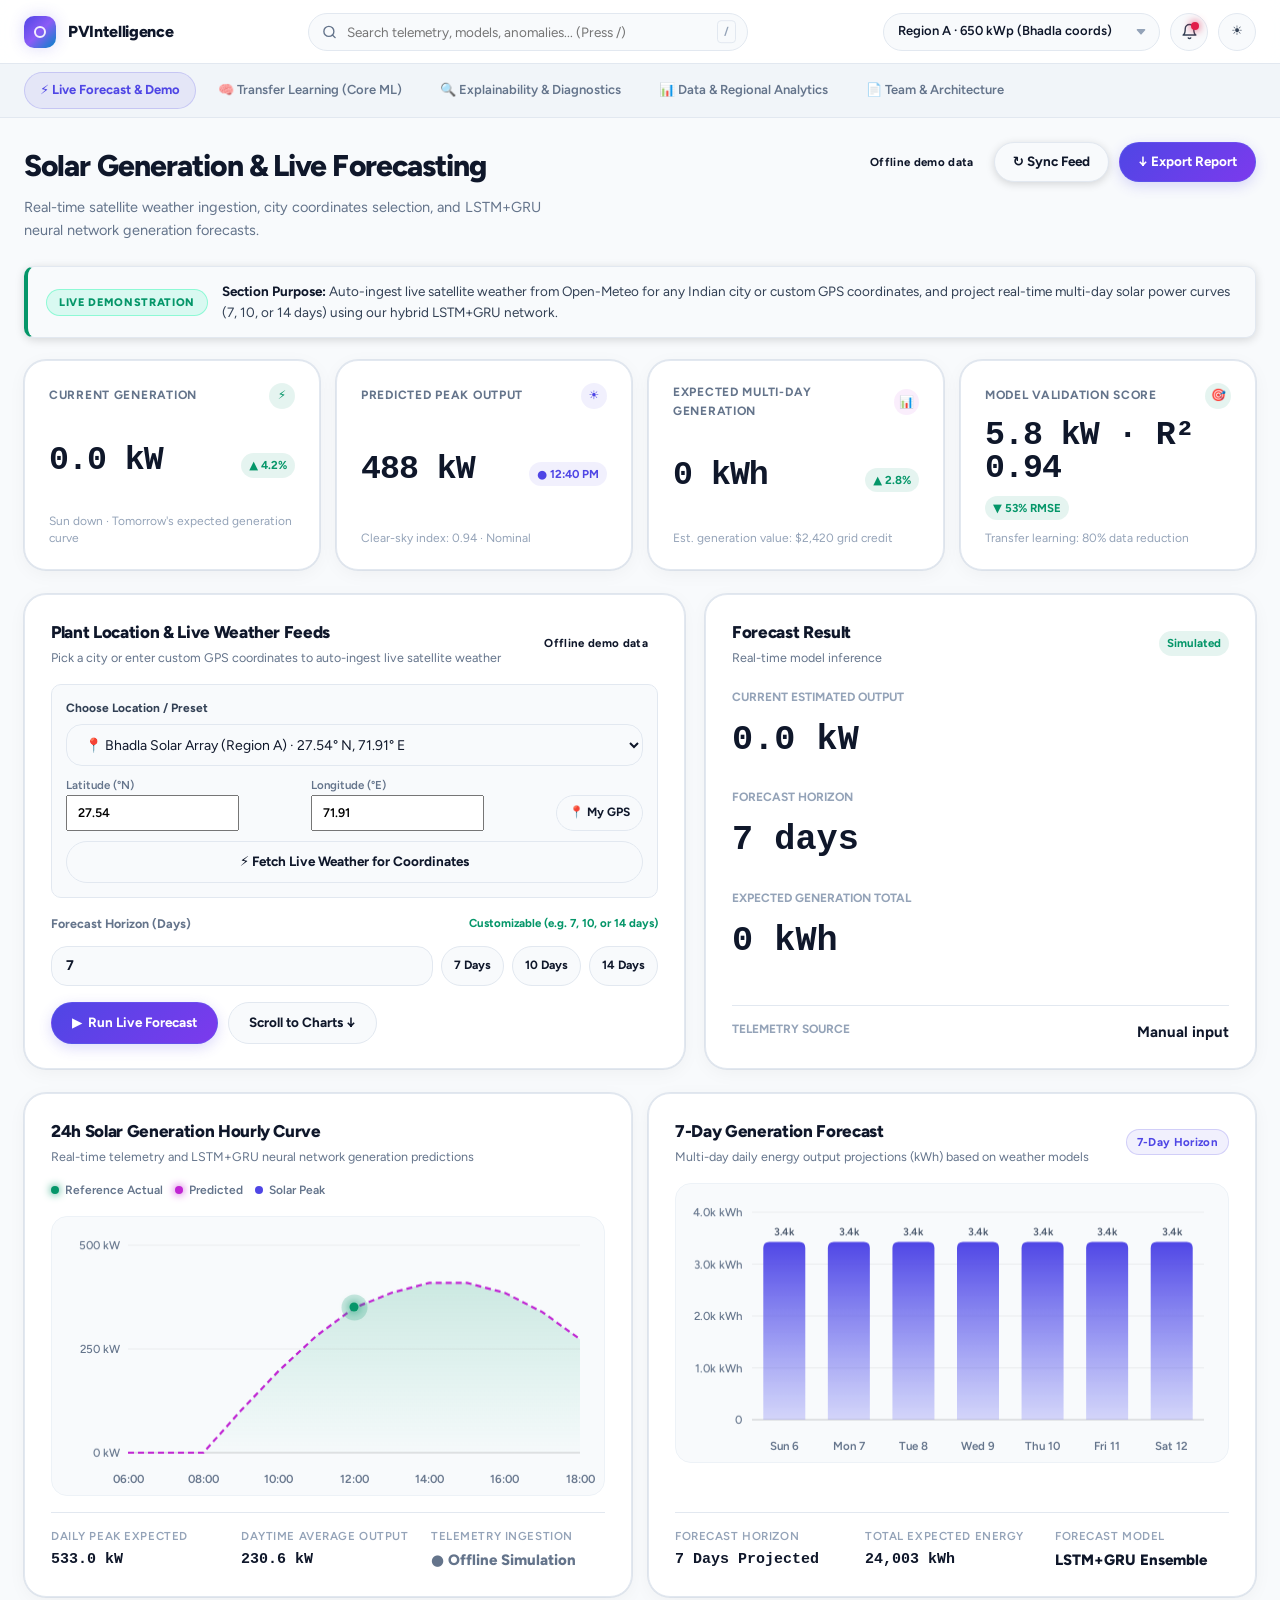
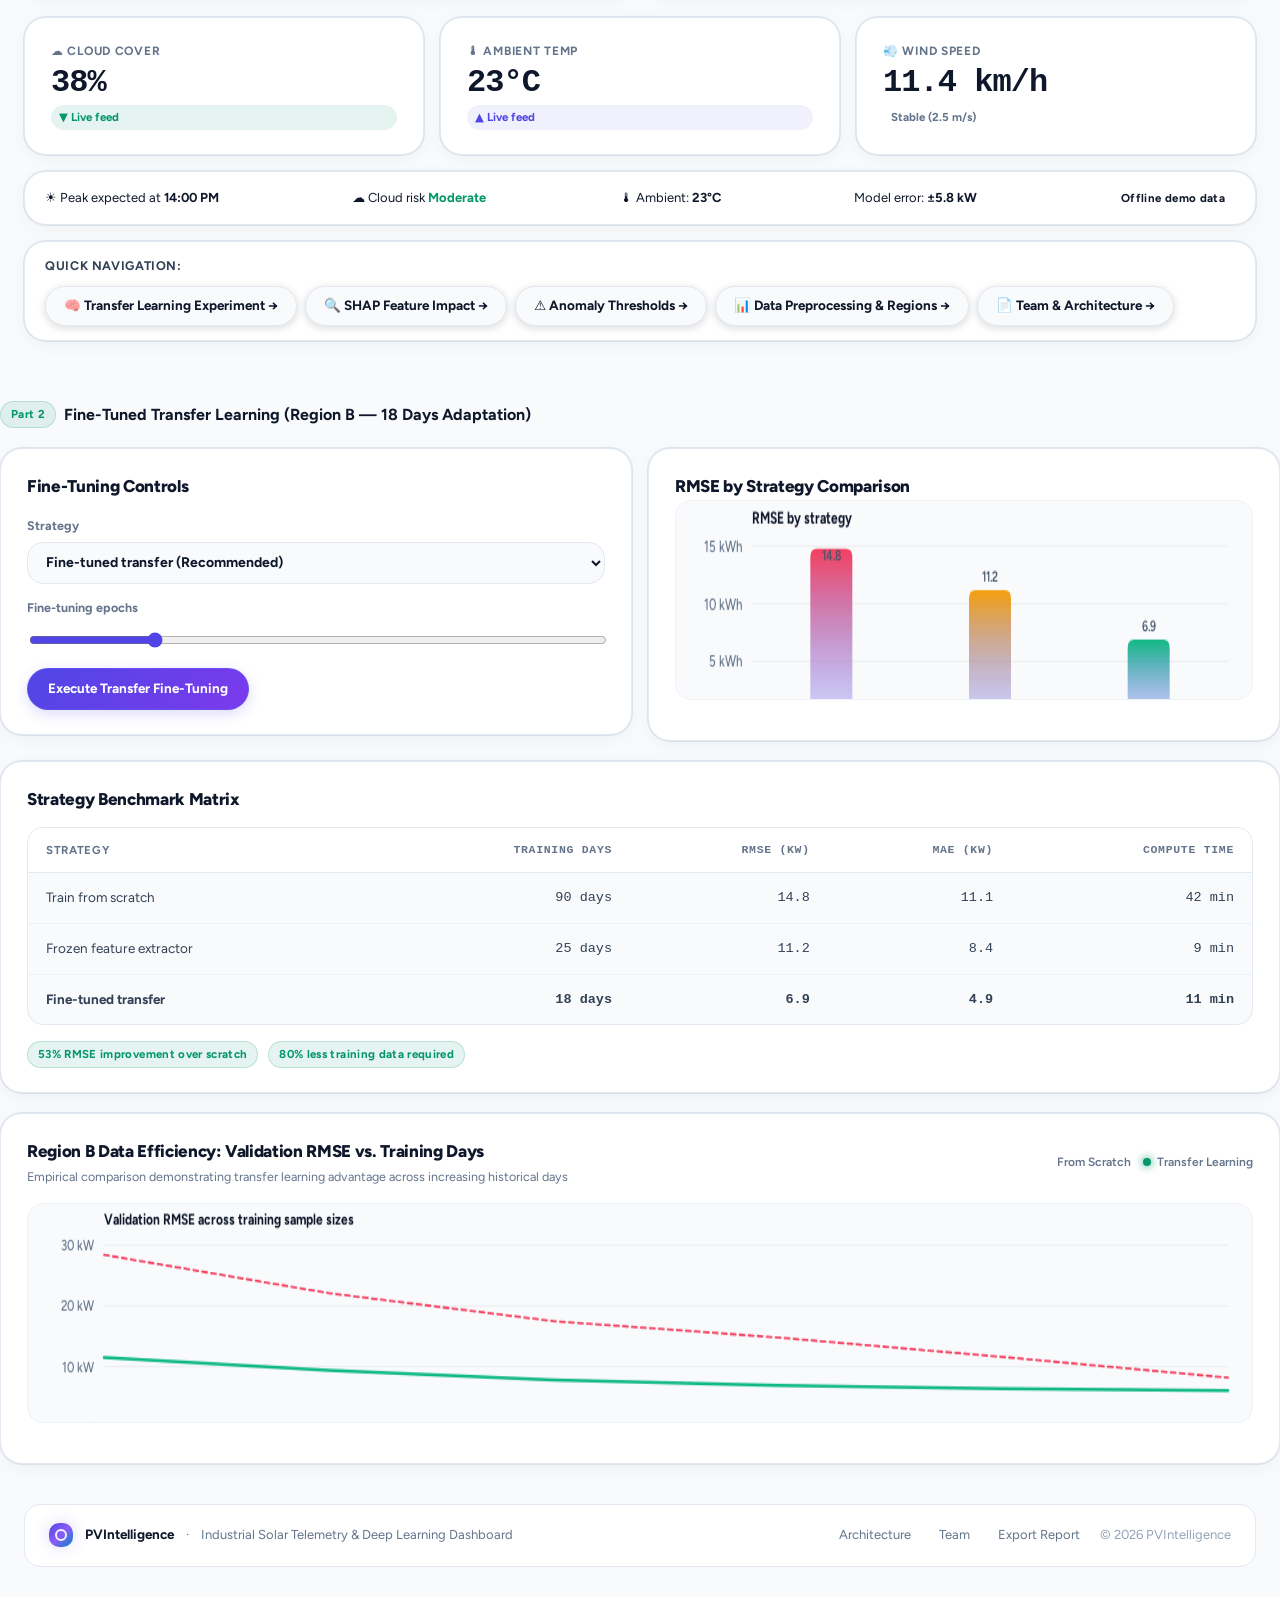
==== site/index.html @ 42ea9780 "Fix chart clipping and re-orient dashboard layout with side-by-side forecasts" ====
<!DOCTYPE html>
<html lang="en">
<head>
  <meta charset="UTF-8" />
  <meta name="viewport" content="width=device-width, initial-scale=1, viewport-fit=cover" />
  <meta name="description" content="PVIntelligence — Industrial Solar Forecasting & Telemetry Platform using LSTM+GRU transfer learning, SHAP explainability, and live Open-Meteo solar radiation telemetry." />
  <meta property="og:title" content="PVIntelligence — Solar Forecasting & Telemetry" />
  <meta property="og:description" content="Real-time AI telemetry & forecasting dashboard for solar plants. Transfer learning, SHAP explainability, and live Open-Meteo weather feed integration." />
  <meta property="og:type" content="website" />
  <title>PVIntelligence — Solar Forecasting &amp; Telemetry</title>
  <link rel="preconnect" href="https://fonts.googleapis.com" />
  <link rel="preconnect" href="https://fonts.gstatic.com" crossorigin />
  <link href="https://fonts.googleapis.com/css2?family=Figtree:wght@400;500;600;700;800&display=swap" rel="stylesheet" />
  <link rel="stylesheet" href="styles.css?v=6.0" />
</head>
<body>

  <!-- ═══════════════ SPLASH ENTRANCE ANIMATION ════════════════ -->
  <div id="splash-container" class="splash-overlay" aria-live="polite" aria-label="Loading PVIntelligence">
    <div class="splash-text" aria-hidden="true">
      <span class="letter accent" style="animation-delay:.08s">P</span><span class="letter accent" style="animation-delay:.15s">V</span><span class="letter" style="animation-delay:.22s">I</span><span class="letter" style="animation-delay:.29s">n</span><span class="letter" style="animation-delay:.36s">t</span><span class="letter" style="animation-delay:.43s">e</span><span class="letter" style="animation-delay:.50s">l</span><span class="letter" style="animation-delay:.57s">l</span><span class="letter" style="animation-delay:.64s">i</span><span class="letter" style="animation-delay:.71s">g</span><span class="letter" style="animation-delay:.78s">e</span><span class="letter" style="animation-delay:.85s">n</span><span class="letter" style="animation-delay:.92s">c</span><span class="letter" style="animation-delay:.99s">e</span>
    </div>
    <div class="splash-sub">AI-Powered Solar Forecasting &amp; Telemetry</div>
  </div>

  <!-- ═══════════════ TOP HEADER (FedEx DCA Style, 64px) ════════════════ -->
  <header class="app-header" role="banner">
    <div class="header-inner">
      <!-- Left: Logo & Brand -->
      <div class="header-brand" onclick="go('landing')">
        <div class="brand-gem" role="img" aria-label="PVIntelligence solar logo"></div>
        <div class="brand-name">
          PVIntelligence
        </div>
      </div>

      <!-- Center: Wide Search Field (Desktop) -->
      <div class="header-search">
        <svg class="search-icon" viewBox="0 0 24 24" fill="none" stroke="currentColor" stroke-width="2.2" stroke-linecap="round" stroke-linejoin="round">
          <circle cx="11" cy="11" r="8"></circle><line x1="21" y1="21" x2="16.65" y2="16.65"></line>
        </svg>
        <input type="text" id="globalSearch" class="search-input" placeholder="Search telemetry, models, anomalies... (Press /)" aria-label="Search dashboard" />
        <span class="search-shortcut">/</span>
      </div>

      <!-- Right: Action Controls -->
      <div class="header-actions">
        <!-- Active Region Selector Pill -->
        <select id="regionSel" class="region-pill-select" aria-label="Choose active region">
          <option value="A">Region A &middot; 650 kWp (Bhadla coords)</option>
          <option value="B">Region B &middot; 520 kWp (Charanka coords)</option>
        </select>

        <!-- Notification Bell -->
        <button id="notifBtn" class="header-btn header-btn-icon" type="button" aria-label="Notifications" onclick="toggleNotifPopover()">
          <svg width="17" height="17" viewBox="0 0 24 24" fill="none" stroke="currentColor" stroke-width="2" stroke-linecap="round" stroke-linejoin="round">
            <path d="M18 8A6 6 0 0 0 6 8c0 7-3 9-3 9h18s-3-2-3-9"></path>
            <path d="M13.73 21a2 2 0 0 1-3.46 0"></path>
          </svg>
          <span class="notif-badge"></span>
        </button>

        <!-- Theme Toggle Button -->
        <button id="themeToggleBtn" class="header-btn header-btn-icon" type="button" aria-label="Toggle dark/light theme" onclick="toggleTheme()">
          <span id="themeIcon">☾</span>
        </button>
      </div>
    </div>
  </header>

    <!-- ═══════════════ SUB-NAV HORIZONTAL PILL BAR ════════════════ -->
  <nav class="subnav-bar" id="subnav" aria-label="Dashboard sections">
    <div class="subnav-inner">
      <button class="subnav-btn active" type="button" data-id="landing" onclick="go('landing')">⚡ Live Forecast &amp; Demo</button>
      <button class="subnav-btn" type="button" data-id="transfer" onclick="go('transfer')">🧠 Transfer Learning (Core ML)</button>
      <button class="subnav-btn" type="button" data-id="xai" onclick="go('xai')">🔍 Explainability &amp; Diagnostics</button>
      <button class="subnav-btn" type="button" data-id="prep" onclick="go('prep')">📊 Data &amp; Regional Analytics</button>
      <button class="subnav-btn" type="button" data-id="project" onclick="go('project')">📄 Team &amp; Architecture</button>
    </div>
  </nav>

  <!-- Notification Popover -->
  <div id="notifPopover" class="notif-popover" role="region" aria-label="Telemetry alerts">
    <div class="notif-header">
      <span class="notif-title">Operational Telemetry Alerts</span>
      <span class="kpi-trend turquoise">3 active</span>
    </div>
    <div class="notif-list">
      <div class="notif-item">
        <strong>⚡ Peak generation window approaching</strong>
        Expected peak of 487 kW between 12:20 PM and 1:30 PM.
      </div>
      <div class="notif-item">
        <strong>☁ Cloud coverage advisory</strong>
        Afternoon rolling cloud index expected to rise to 38% at 3:00 PM.
      </div>
      <div class="notif-item">
        <strong>✓ Transfer learning calibrated</strong>
        Region B model updated with 53% lower RMSE using 18 training days.
      </div>
    </div>
  </div>

  <!-- Hidden compatibility navigation containers for script events -->
  <aside class="rail" id="rail" style="display:none"></aside>
  <nav class="nav" id="nav" style="display:none"></nav>
  <button class="btn secondary menubtn" id="menubtn" style="display:none" aria-label="Menu">&#9776;</button>

  <!-- ═══════════════ MAIN CONTENT VIEWPORT ════════════════ -->
  <div class="shell">
    <main class="main" id="main-content">
      <!-- ── 1. LIVE FORECAST & DEMO ───────────────────────────── -->
      <section class="section active" id="landing" aria-label="Live Solar Forecasting & Demo">
        
        <!-- Dashboard Page Header -->
        <div class="page-header-row">
          <div class="page-header-text">
            <h1>Solar Generation &amp; Live Forecasting</h1>
            <p>Real-time satellite weather ingestion, city coordinates selection, and LSTM+GRU neural network generation forecasts.</p>
          </div>
          <div class="page-header-actions">
            <span class="status-pill-badge turquoise weather-status-badge" id="heroStatusPill" role="status">Live weather &middot; Open-Meteo &middot; updated just now</span>
            <button class="btn-pill" type="button" onclick="syncLiveWeather()">↻ Sync Feed</button>
            <button class="btn-pill primary" type="button" onclick="go('project')">↓ Export Report</button>
          </div>
        </div>

        <!-- Purpose Banner -->
        <div class="purpose-banner">
          <span class="purpose-badge">Live Demonstration</span>
          <div class="purpose-text">
            <strong>Section Purpose:</strong> Auto-ingest live satellite weather from Open-Meteo for any Indian city or custom GPS coordinates, and project real-time multi-day solar power curves (7, 10, or 14 days) using our hybrid LSTM+GRU network.
          </div>
        </div>

        <!-- 4 Summary KPI Metrics Grid -->
        <div class="kpi-grid-4">
          <div class="kpi-card">
            <div class="kpi-card-header">
              <span class="kpi-label">Current Generation</span>
              <span class="kpi-icon-pill turquoise">⚡</span>
            </div>
            <div class="kpi-num-row">
              <div class="kpi-value monospaced" id="heroKw" aria-live="polite">380.3 kW</div>
              <span class="kpi-trend turquoise">▲ 4.2%</span>
            </div>
            <div class="kpi-footer-sub" id="heroTimestamp">Demo data &middot; Updated 12s ago</div>
          </div>

          <div class="kpi-card">
            <div class="kpi-card-header">
              <span class="kpi-label">Predicted Peak Output</span>
              <span class="kpi-icon-pill purple">☀</span>
            </div>
            <div class="kpi-num-row">
              <div class="kpi-value monospaced" id="heroPeak" aria-live="polite">487.0 kW</div>
              <span class="kpi-trend violet">● 12:40 PM</span>
            </div>
            <div class="kpi-footer-sub">Clear-sky index: 0.94 &middot; Nominal</div>
          </div>

          <div class="kpi-card">
            <div class="kpi-card-header">
              <span class="kpi-label">Expected Multi-Day Generation</span>
              <span class="kpi-icon-pill pink">📊</span>
            </div>
            <div class="kpi-num-row">
              <div class="kpi-value monospaced" id="heroPower" aria-live="polite">17,300 kWh</div>
              <span class="kpi-trend turquoise">▲ 2.8%</span>
            </div>
            <div class="kpi-footer-sub">Est. generation value: $2,420 grid credit</div>
          </div>

          <div class="kpi-card">
            <div class="kpi-card-header">
              <span class="kpi-label">Model Validation Score</span>
              <span class="kpi-icon-pill turquoise">🎯</span>
            </div>
            <div class="kpi-num-row">
              <div class="kpi-value monospaced" id="heroRMSE">5.8 kW &middot; R² 0.94</div>
              <span class="kpi-trend turquoise">▼ 53% RMSE</span>
            </div>
            <div class="kpi-footer-sub">Transfer learning: 80% data reduction</div>
          </div>
        </div>

        <!-- Plant Location Selector & Live Telemetry Controls (Interactive Demo Anchor) -->
        <div id="input-card" style="margin-top:24px">
          <div class="input-grid">
            <div class="dca-card" role="form" aria-label="Location and simulation parameters">
              <div class="dca-card-header">
                <div>
                  <h2 class="dca-card-title">Plant Location &amp; Live Weather Feeds</h2>
                  <div class="dca-card-subtitle">Pick a city or enter custom GPS coordinates to auto-ingest live satellite weather</div>
                </div>
                <span class="status-pill-badge turquoise weather-status-badge" id="sourceStatusPill" role="status">Live weather &middot; Open-Meteo &middot; updated just now</span>
              </div>

              <!-- Target Location & GPS Coordinates Selector -->
              <div style="background:var(--surface-raised);padding:14px;border-radius:var(--radius-sm);border:1px solid var(--border);margin-bottom:16px">
                <label style="font-size:12px;font-weight:700;color:var(--text-secondary);margin-bottom:6px;display:block">
                  Choose Location / Preset
                </label>
                <select id="locationPresetSel" class="select" style="width:100%;margin-bottom:10px" onchange="onLocationPresetChange()">
                  <option value="12.97,77.59,Bengaluru,500">📍 Bengaluru (Karnataka) · 12.97° N, 77.59° E</option>
                  <option value="13.08,80.28,Chennai,500">📍 Chennai (Tamil Nadu) · 13.08° N, 80.28° E</option>
                  <option value="16.51,80.52,Amaravati / VIT-AP,500">📍 Amaravati / VIT-AP Campus · 16.51° N, 80.52° E</option>
                  <option value="17.38,78.48,Hyderabad,500">📍 Hyderabad (Telangana) · 17.38° N, 78.48° E</option>
                  <option value="28.61,77.21,New Delhi,500">📍 New Delhi · 28.61° N, 77.21° E</option>
                  <option value="19.07,72.88,Mumbai,500">📍 Mumbai (Maharashtra) · 19.07° N, 72.88° E</option>
                  <option value="27.54,71.91,Bhadla Array (Region A),650" selected>📍 Bhadla Solar Array (Region A) · 27.54° N, 71.91° E</option>
                  <option value="23.90,71.20,Charanka Array (Region B),520">📍 Charanka Solar Array (Region B) · 23.90° N, 71.20° E</option>
                  <option value="custom">📍 Custom Coordinates (Enter Below)...</option>
                </select>

                <div style="display:grid;grid-template-columns:1fr 1fr auto;gap:8px;align-items:end">
                  <label style="font-size:11.5px;font-weight:600;color:var(--text-muted);display:block">Latitude (°N)
                    <input id="customLat" type="number" step="0.01" value="27.54" style="height:36px;padding:0 10px;font-size:12.5px" />
                  </label>
                  <label style="font-size:11.5px;font-weight:600;color:var(--text-muted);display:block">Longitude (°E)
                    <input id="customLon" type="number" step="0.01" value="71.91" style="height:36px;padding:0 10px;font-size:12.5px" />
                  </label>
                  <button class="btn secondary" id="gpsBtn" type="button" style="height:36px;padding:0 12px;font-size:12px;white-space:nowrap" onclick="detectUserLocation()" title="Use browser GPS">
                    📍 My GPS
                  </button>
                </div>

                <button class="btn secondary" id="fetchLocationWeatherBtn" type="button" style="width:100%;margin-top:10px;font-weight:700;display:flex;align-items:center;justify-content:center;gap:6px" onclick="fetchCustomLocationWeather()">
                  ⚡ Fetch Live Weather for Coordinates
                </button>
              </div>

              <!-- Forecast Horizon Parameter (User Configurable) -->
              <div class="input-stack" style="margin-bottom:16px">
                <label>
                  <span style="font-weight:700;display:flex;justify-content:space-between;margin-bottom:6px">
                    <span>Forecast Horizon (Days)</span>
                    <span style="font-size:11.5px;color:var(--turquoise)">Customizable (e.g. 7, 10, or 14 days)</span>
                  </span>
                  <div style="display:flex;gap:8px;align-items:center">
                    <input id="forecastDaysInput" type="number" min="1" max="30" value="7" aria-label="Forecast days" style="flex:1;height:40px" oninput="updateLiveSummary()" />
                    <button class="btn secondary" type="button" style="padding:0 12px;font-size:12px;height:40px;white-space:nowrap" onclick="setForecastDays(7)">7 Days</button>
                    <button class="btn secondary" type="button" style="padding:0 12px;font-size:12px;height:40px;white-space:nowrap" onclick="setForecastDays(10)">10 Days</button>
                    <button class="btn secondary" type="button" style="padding:0 12px;font-size:12px;height:40px;white-space:nowrap" onclick="setForecastDays(14)">14 Days</button>
                  </div>
                </label>

                <!-- Backend telemetry inputs auto-populated by live satellite weather (hidden so user doesn't have to manually type parameters) -->
                <div style="display:none" aria-hidden="true">
                  <input id="irradianceInput" type="number" min="0" max="1400" value="780" />
                  <input id="tempInput" type="number" min="-10" max="60" value="31" />
                  <input id="capacityInput" type="number" min="50" max="2000" value="650" />
                </div>
              </div>

              <div class="actions" style="margin-top:14px">
                <button class="btn primary" type="button" onclick="runLiveForecastClick()" aria-label="Run forecast">&#9654;&nbsp; Run Live Forecast</button>
                <button class="btn secondary" type="button" onclick="document.getElementById('dashboard-card')?.scrollIntoView({behavior:'smooth'})">Scroll to Charts &darr;</button>
              </div>
            </div>

            <!-- Result card -->
            <div class="dca-card summary-panel" role="region" aria-label="Forecast result">
              <div>
                <div class="dca-card-header">
                  <div>
                    <h2 class="dca-card-title">Forecast Result</h2>
                    <div class="dca-card-subtitle">Real-time model inference</div>
                  </div>
                  <span class="kpi-trend turquoise">Simulated</span>
                </div>

                <div class="summary-metric">
                  <span class="summary-label">Current Estimated Output</span>
                  <strong id="liveGenerated" aria-live="polite">380 kW</strong>
                </div>
                <div class="summary-metric">
                  <span class="summary-label">Forecast Horizon</span>
                  <strong id="liveDays" aria-live="polite">7 days</strong>
                </div>
                <div class="summary-metric">
                  <span class="summary-label">Expected Generation Total</span>
                  <strong id="liveForecast" aria-live="polite">17,300 kWh</strong>
                </div>
              </div>

              <div style="padding-top:14px;border-top:1px solid var(--border);display:flex;justify-content:space-between">
                <span class="summary-label">Telemetry Source</span>
                <strong id="sourceStatus" style="color:var(--text)">Manual input</strong>
              </div>
            </div>
          </div>
        </div>

        <!-- Solar Generation Profile & Multi-Day Forecasting Surface (50/50 Side-by-Side) -->
        <div id="dashboard-card" style="margin-top:24px">
          <div class="cards-grid cols-2" style="align-items:stretch">
            
            <!-- Left Card: 24h Hourly Solar Generation Profile -->
            <div class="dca-card" style="display:flex;flex-direction:column;justify-content:space-between">
              <div>
                <div class="dca-card-header">
                  <div>
                    <h2 class="dca-card-title">24h Solar Generation Hourly Curve</h2>
                    <div class="dca-card-subtitle">Real-time telemetry and LSTM+GRU neural network generation predictions</div>
                  </div>
                  <div class="chart-legend-pills">
                    <span class="legend-pill"><span class="legend-dot turquoise"></span> Reference Actual</span>
                    <span class="legend-pill"><span class="legend-dot pink"></span> Predicted</span>
                    <span class="legend-pill"><span class="legend-dot purple"></span> Solar Peak</span>
                  </div>
                </div>
                <div class="hero-chart-wrap" style="height:280px">
                  <canvas id="heroChart" height="280" aria-label="Full-day solar generation curve with predicted vs actual"></canvas>
                  <div id="heroPulseDot" class="hero-live-dot" style="display:none;" aria-hidden="true">
                    <span class="dot-ring"></span>
                    <span class="dot-core"></span>
                  </div>
                </div>
              </div>
              <div class="analytics-footer-stats">
                <div class="stat-col">
                  <span class="stat-col-label">Daily Peak Expected</span>
                  <strong class="stat-col-value monospaced" id="footerPeakExpected">487.0 kW</strong>
                </div>
                <div class="stat-col">
                  <span class="stat-col-label">Daytime Average Output</span>
                  <strong class="stat-col-value monospaced" id="footerDayAverage">285.4 kW</strong>
                </div>
                <div class="stat-col">
                  <span class="stat-col-label">Telemetry Ingestion</span>
                  <strong class="stat-col-value" id="telemetryFeedLink" style="color:var(--turquoise)">● Live Weather Feed</strong>
                </div>
              </div>
            </div>

            <!-- Right Card: Multi-Day Energy Forecast Bars -->
            <div class="dca-card" style="display:flex;flex-direction:column;justify-content:space-between">
              <div>
                <div class="dca-card-header">
                  <div>
                    <h2 class="dca-card-title" id="forecastChartTitle">7-Day Generation Forecast</h2>
                    <div class="dca-card-subtitle">Multi-day daily energy output projections (kWh) based on weather models</div>
                  </div>
                  <span class="status-pill-badge purple" id="forecastBadgeTitle">Dynamic Horizon</span>
                </div>
                <div class="hero-chart-wrap" style="height:280px">
                  <canvas id="weekChart" height="280" aria-label="Multi-day energy forecast"></canvas>
                </div>
              </div>
              <div class="analytics-footer-stats">
                <div class="stat-col">
                  <span class="stat-col-label">Forecast Horizon</span>
                  <strong class="stat-col-value monospaced" id="weekHorizonFooter">7 Days Projected</strong>
                </div>
                <div class="stat-col">
                  <span class="stat-col-label">Total Expected Energy</span>
                  <strong class="stat-col-value monospaced" id="weekTotalFooter">17,300 kWh</strong>
                </div>
                <div class="stat-col">
                  <span class="stat-col-label">Forecast Model</span>
                  <strong class="stat-col-value" style="color:var(--purple)">LSTM+GRU Ensemble</strong>
                </div>
              </div>
            </div>

          </div>

          <!-- Hidden compatibility dayChart canvas for legacy script callbacks -->
          <canvas id="dayChart" style="display:none" aria-hidden="true"></canvas>

          <!-- Weather Telemetry Cards & Glance Status -->
          <div class="cards-grid cols-3" style="margin-top:20px">
            <div class="dca-card metric-card">
              <span class="kpi-label">☁ Cloud Cover</span>
              <div class="metric-value monospaced" id="dashCloud">32%</div>
              <span class="kpi-trend turquoise" id="dashCloudTrend">▼ Live feed</span>
            </div>
            <div class="dca-card metric-card">
              <span class="kpi-label">🌡 Ambient Temp</span>
              <div class="metric-value monospaced" id="dashTemp">31.2°C</div>
              <span class="kpi-trend violet" id="dashTempTrend">▲ Live feed</span>
            </div>
            <div class="dca-card metric-card">
              <span class="kpi-label">💨 Wind Speed</span>
              <div class="metric-value monospaced" id="dashWind">9 km/h</div>
              <span class="kpi-trend neutral" id="dashWindSub">Stable (2.5 m/s)</span>
            </div>
          </div>

          <!-- Live Telemetry Glance Strip -->
          <div class="dca-card" style="margin-top:16px;padding:14px 20px">
            <div style="display:flex;align-items:center;justify-content:space-between;flex-wrap:wrap;gap:12px;font-size:13px">
              <span>☀ Peak expected at <strong style="color:var(--text)" id="glancePeak">12:40 PM</strong></span>
              <span>☁ Cloud risk <strong style="color:var(--turquoise)" id="glanceCloudRisk">Low</strong></span>
              <span>🌡 Ambient: <strong id="glanceTemp" style="color:var(--text)">31.2°C</strong></span>
              <span>Model error: <strong style="color:var(--text)" id="glanceError">±5.8 kW</strong></span>
              <span class="status-pill-badge turquoise weather-status-badge" id="dashStatusPill" role="status">Live weather &middot; Open-Meteo &middot; updated just now</span>
            </div>
          </div>

          <!-- Quick Navigation Bar -->
          <div class="dca-card" style="margin-top:16px;padding:14px 20px">
            <div style="display:flex;align-items:center;justify-content:space-between;flex-wrap:wrap;gap:10px">
              <span style="font-size:12.5px;font-weight:700;color:var(--text-secondary);text-transform:uppercase;letter-spacing:.05em">Quick Navigation:</span>
              <div style="display:flex;flex-wrap:wrap;gap:8px">
                <button class="btn-pill" type="button" onclick="go('transfer')">🧠 Transfer Learning Experiment &rarr;</button>
                <button class="btn-pill" type="button" onclick="go('xai')">🔍 SHAP Feature Impact &rarr;</button>
                <button class="btn-pill" type="button" onclick="go('xai')">⚠ Anomaly Thresholds &rarr;</button>
                <button class="btn-pill" type="button" onclick="go('prep')">📊 Data Preprocessing &amp; Regions &rarr;</button>
                <button class="btn-pill" type="button" onclick="go('project')">📄 Team &amp; Architecture &rarr;</button>
              </div>
            </div>
          </div>
        </div>
      </section>

      <!-- ── 2. TRANSFER LEARNING (CORE ML) ────────────────────── -->
      <section class="section" id="transfer" aria-label="Transfer Learning Core ML">
        <div class="page-header-row">
          <div class="page-header-text">
            <h1>Transfer Learning — Region B Adaptation</h1>
            <p>Pre-training on Region A (120 days) and transferring learned representations to Region B (18 days).</p>
          </div>
        </div>

        <div class="purpose-banner">
          <span class="purpose-badge">Core Academic Result</span>
          <div class="purpose-text">
            <strong>Section Purpose:</strong> Demonstrates our main machine learning innovation. Instead of requiring 120+ days of historical sensor data to train a solar forecasting model at a new site, we freeze the pre-trained recurrent layers from Region A and fine-tune only the top layers on Region B. This reduces data collection needs by 80% while achieving 53% lower RMSE compared to training from scratch.
          </div>
        </div>

        <!-- Part 1: Base Model Architecture & Training Convergence -->
        <div id="basemodel-card" style="margin-bottom:24px">
          <h2 style="font-size:16px;font-weight:700;color:var(--text);margin-bottom:12px;display:flex;align-items:center;gap:8px">
            <span class="status-pill-badge purple">Part 1</span> Base Model (Region A — 120 Days Pre-Training)
          </h2>
          </div>

        <div class="cards-grid cols-2" style="align-items:start">
          <div class="dca-card">
            <h2 class="dca-card-title">Architecture Configuration</h2>
            <div class="dca-table-wrap" style="margin-top:14px">
              <table class="dca-table" aria-label="Model architecture">
                <tbody>
                  <tr><td>Input Layer</td><td>24h sliding window &times; 6 features</td></tr>
                  <tr><td>LSTM Layer</td><td>64 units, return sequences = true</td></tr>
                  <tr><td>Regularization</td><td>Dropout rate 0.2</td></tr>
                  <tr><td>GRU Layer</td><td>32 units, recurrent dropout</td></tr>
                  <tr><td>Dense Hidden</td><td>16 units, ReLU activation</td></tr>
                  <tr><td>Output Layer</td><td>Dense(1), linear activation &rarr; predicted kW</td></tr>
                </tbody>
              </table>
            </div>
            <div class="actions">
              <button class="btn primary" type="button"
                onclick="this.classList.add('loading');setTimeout(()=>{this.classList.remove('loading');this.textContent='Trained ✓'},900)"
                aria-label="Train base model">Re-Train Base Model</button>
            </div>
          </div>
          
          <div class="dca-card">
            <h2 class="dca-card-title">Training Loss Convergence</h2>
            <div class="hero-chart-wrap" style="height:200px">
              <canvas id="lossChart" height="200" aria-label="Training loss curve"></canvas>
            </div>
          </div>
        </div>

        <div class="cards-grid cols-4" style="margin-top:20px">
          <div class="dca-card metric-card">
            <span class="kpi-label">Final Val RMSE</span>
            <div class="metric-value monospaced">5.8 kW</div>
            <span class="kpi-trend turquoise">Converged</span>
          </div>
          <div class="dca-card metric-card">
            <span class="kpi-label">Final Train RMSE</span>
            <div class="metric-value monospaced">5.1 kW</div>
            <span class="kpi-trend neutral">No overfitting</span>
          </div>
          <div class="dca-card metric-card">
            <span class="kpi-label">Mean Absolute Error</span>
            <div class="metric-value monospaced">4.1 kW</div>
            <span class="kpi-trend turquoise">Low variance</span>
          </div>
          <div class="dca-card metric-card">
            <span class="kpi-label">Epochs Completed</span>
            <div class="metric-value monospaced">50</div>
            <span class="kpi-trend violet">Early stopped</span>
          </div>
        </div>
        </div>

        <!-- Part 2: Transfer Learning Fine-Tuning & Learning Curves -->
        <div id="transfer-card">
          <h2 style="font-size:16px;font-weight:700;color:var(--text);margin-bottom:12px;display:flex;align-items:center;gap:8px">
            <span class="status-pill-badge turquoise">Part 2</span> Fine-Tuned Transfer Learning (Region B — 18 Days Adaptation)
          </h2>
          </div>

        <div class="cards-grid cols-2" style="align-items:start">
          <div class="dca-card">
            <h2 class="dca-card-title">Fine-Tuning Controls</h2>
            <div class="input-stack">
              <label>Strategy
                <select class="select" aria-label="Transfer learning strategy">
                  <option>Train from scratch</option>
                  <option>Frozen feature extractor</option>
                  <option selected>Fine-tuned transfer (Recommended)</option>
                </select>
              </label>
              <label>Fine-tuning epochs
                <input type="range" min="5" max="100" value="25" aria-label="Fine-tune epochs" aria-valuenow="25" />
              </label>
            </div>
            <div class="actions">
              <button class="btn primary" type="button"
                onclick="this.classList.add('loading');setTimeout(()=>{this.classList.remove('loading');this.textContent='Fine-Tuned ✓'},900)"
                aria-label="Run transfer learning">Execute Transfer Fine-Tuning</button>
            </div>
          </div>
          
          <div class="dca-card">
            <h2 class="dca-card-title">RMSE by Strategy Comparison</h2>
            <div class="hero-chart-wrap" style="height:200px">
              <canvas id="tlChart" height="200" aria-label="RMSE by strategy"></canvas>
            </div>
          </div>
        </div>

        <div class="dca-card card-gap">
          <h2 class="dca-card-title">Strategy Benchmark Matrix</h2>
          <div class="dca-table-wrap" style="margin-top:14px">
            <table class="dca-table" aria-label="Strategy comparison">
              <thead>
                <tr><th>Strategy</th><th class="num">Training Days</th><th class="num">RMSE (kW)</th><th class="num">MAE (kW)</th><th class="num">Compute Time</th></tr>
              </thead>
              <tbody>
                <tr><td>Train from scratch</td><td class="num">90 days</td><td class="num">14.8</td><td class="num">11.1</td><td class="num">42 min</td></tr>
                <tr><td>Frozen feature extractor</td><td class="num">25 days</td><td class="num">11.2</td><td class="num">8.4</td><td class="num">9 min</td></tr>
                <tr><td><strong>Fine-tuned transfer</strong></td><td class="num"><strong>18 days</strong></td><td class="num"><strong>6.9</strong></td><td class="num"><strong>4.9</strong></td><td class="num"><strong>11 min</strong></td></tr>
              </tbody>
            </table>
          </div>
          <div style="display:flex;gap:10px;margin-top:16px;flex-wrap:wrap">
            <span class="status-pill-badge turquoise">53% RMSE improvement over scratch</span>
            <span class="status-pill-badge turquoise">80% less training data required</span>
          </div>
        </div>

        <!-- Empirical Data Efficiency Learning Curve (Claude Recommendation) -->
        <div class="dca-card card-gap">
          <div class="dca-card-header">
            <div>
              <h2 class="dca-card-title">Region B Data Efficiency: Validation RMSE vs. Training Days</h2>
              <div class="dca-card-subtitle">Empirical comparison demonstrating transfer learning advantage across increasing historical days</div>
            </div>
            <div class="chart-legend-pills">
              <span class="legend-pill"><span class="legend-dot coral"></span> From Scratch</span>
              <span class="legend-pill"><span class="legend-dot turquoise"></span> Transfer Learning</span>
            </div>
          </div>
          <div class="hero-chart-wrap" style="height:220px">
            <canvas id="tlDaysChart" height="220" aria-label="RMSE vs training days curve"></canvas>
          </div>
        </div>
        </div>
      </section>

      <!-- ── 3. EXPLAINABILITY & DIAGNOSTICS ───────────────────── -->
      <section class="section" id="xai" aria-label="Explainability & Diagnostics">
        <div class="page-header-row">
          <div class="page-header-text">
            <h1>Explainability &amp; Operational Diagnostics</h1>
            <p>Game-theoretic SHAP feature attribution, automated anomaly detection, and operational AI insights.</p>
          </div>
        </div>

        <div class="purpose-banner">
          <span class="purpose-badge">Model Trust &amp; Safety</span>
          <div class="purpose-text">
            <strong>Section Purpose:</strong> Solves the neural network "black box" problem. SHAP explains the exact contribution of each weather feature (solar irradiance, temperature, cloud cover) to every prediction, while our anomaly detection scanner flags physical faults such as panel soiling, inverter clipping, and sensor drops.
          </div>
        </div>

        <!-- Part 1: SHAP Feature Attribution -->
        <div id="shap-card" style="margin-bottom:24px">
          <h2 style="font-size:16px;font-weight:700;color:var(--text);margin-bottom:12px;display:flex;align-items:center;gap:8px">
            <span class="status-pill-badge turquoise">Part 1</span> SHAP Feature Attribution &amp; Explainability
          </h2>
          </div>

        <div class="cards-grid cols-2" style="align-items:start">
          <div>
            <div class="dca-card metric-card">
              <span class="kpi-label">Model Base Value</span>
              <div class="metric-value monospaced">18.4 kW</div>
              <span class="kpi-trend neutral">Average expected baseline</span>
            </div>
            <div class="dca-card metric-card card-gap">
              <span class="kpi-label">Final Prediction</span>
              <div class="metric-value monospaced">23.9 kW</div>
              <span class="kpi-trend turquoise">+5.5 kW contribution above base</span>
            </div>
          </div>

          <div class="dca-card">
            <h2 class="dca-card-title">Feature Contribution Breakdown</h2>
            <p style="font-size:13px;color:var(--text-muted);margin:8px 0 16px" id="shapSummary">
              <strong style="color:var(--turquoise)">Irradiance</strong> drove forecast up by <strong style="color:var(--turquoise)">+6.8 kW</strong>.
              <strong style="color:var(--coral)">Cloud cover</strong> reduced output by <strong style="color:var(--coral)">-3.2 kW</strong>.
            </p>
            <div class="shap-wrap" id="shapBars" role="list" aria-label="SHAP feature contributions"></div>
          </div>
        </div>
        </div>

        <!-- Part 2: Anomaly Detection Scanner -->
        <div id="anomaly-card" style="margin-bottom:24px">
          <h2 style="font-size:16px;font-weight:700;color:var(--text);margin-bottom:12px;display:flex;align-items:center;gap:8px">
            <span class="status-pill-badge coral">Part 2</span> Anomaly &amp; Performance Deviation Detection
          </h2>
          </div>

        <div class="dca-card">
          <div style="display:flex;align-items:center;justify-content:space-between;gap:16px;flex-wrap:wrap">
            <div style="flex:1;max-width:440px">
              <label style="font-size:12.5px;font-weight:700;color:var(--text-muted)">
                Deviation Threshold: <span id="threshOut" style="color:var(--text);font-family:var(--font-mono)">25</span>%
                <input id="threshSlider" type="range" min="10" max="50" value="25" aria-label="Deviation threshold %" />
              </label>
            </div>
            <span class="status-pill-badge coral" id="anomalyCount">3 anomalies detected</span>
          </div>
        </div>

        <div id="anomList" class="list-stack" role="list" aria-live="polite" aria-label="Detected anomalies"></div>
        </div>

        <!-- Part 3: AI Operational Insights -->
        <div id="insights-card">
          <h2 style="font-size:16px;font-weight:700;color:var(--text);margin-bottom:12px;display:flex;align-items:center;gap:8px">
            <span class="status-pill-badge violet">Part 3</span> Automated Operational AI Insights
          </h2>
          </div>
        <div id="insightList" class="list-stack" role="list"></div>
        </div>
      </section>

      <!-- ── 4. DATA & REGIONAL ANALYTICS ──────────────────────── -->
      <section class="section" id="prep" aria-label="Data Engineering & Regional Analytics">
        <div class="page-header-row">
          <div class="page-header-text">
            <h1>Data Engineering &amp; Regional Analytics</h1>
            <p>Feature engineering pipeline, cloud cover distributions, and regional climate comparisons.</p>
          </div>
        </div>

        <div class="purpose-banner">
          <span class="purpose-badge">Data Pipeline</span>
          <div class="purpose-text">
            <strong>Section Purpose:</strong> Details the data engineering process (missing-value imputation, MinMax scaling, diurnal cyclical encoding) and contrasts the solar generation characteristics of Bhadla (Region A, high-irradiance desert) against Charanka (Region B, semi-arid).
          </div>
        </div>

        <!-- Part 1: Data Preparation & Scalers -->
        <div id="prep-card" style="margin-bottom:24px">
          <h2 style="font-size:16px;font-weight:700;color:var(--text);margin-bottom:12px;display:flex;align-items:center;gap:8px">
            <span class="status-pill-badge turquoise">Part 1</span> Data Preparation &amp; Feature Engineering
          </h2>
          </div>

        <div class="cards-grid cols-4">
          <div class="dca-card metric-card">
            <span class="kpi-label">Training Records</span>
            <div class="metric-value monospaced" id="prepRows">2,880</div>
            <span class="kpi-trend turquoise">100% verified</span>
          </div>
          <div class="dca-card metric-card">
            <span class="kpi-label">Missing Values</span>
            <div class="metric-value monospaced">0.3%</div>
            <span class="kpi-trend turquoise">Imputed via KNN</span>
          </div>
          <div class="dca-card metric-card">
            <span class="kpi-label">Date Range</span>
            <div class="metric-value monospaced" style="font-size:1.3rem">Apr – Jul 2026</div>
            <span class="kpi-trend neutral">120 days total</span>
          </div>
          <div class="dca-card metric-card">
            <span class="kpi-label">Feature Pipeline</span>
            <div class="metric-value monospaced" style="font-size:1.3rem">Ready</div>
            <span class="kpi-trend turquoise">Standardized</span>
          </div>
        </div>

        <div class="dca-card card-gap">
          <h2 class="dca-card-title">Engineered Features</h2>
          <div class="dca-table-wrap" style="margin-top:14px">
            <table class="dca-table" aria-label="Engineered features">
              <thead><tr><th>Feature Name</th><th>Engineering Rationale &amp; Formula</th></tr></thead>
              <tbody>
                <tr><td><code>hour_sin / hour_cos</code></td><td>Cyclical periodic 24h diurnal encoding of hour-of-day</td></tr>
                <tr><td><code>clear_sky_ratio</code></td><td>Normalized global horizontal irradiance against theoretical clear-sky reference</td></tr>
                <tr><td><code>temp_delta</code></td><td>Cell temperature deviation from standard 25°C panel de-rating coefficient</td></tr>
                <tr><td><code>rolling_cloud_3h</code></td><td>3-hour rolling window moving average of satellite and sensor cloud cover</td></tr>
              </tbody>
            </table>
          </div>
        </div>

        <div class="dca-card card-gap">
          <h2 class="dca-card-title">Cloud Cover Distribution</h2>
          <div class="hero-chart-wrap" style="height:200px">
            <canvas id="cloudHist" height="200" aria-label="Cloud cover distribution"></canvas>
          </div>
        </div>

        <div class="dca-card card-gap">
          <div class="dca-card-header">
            <h2 class="dca-card-title" id="histTitle">Region A — History Sample</h2>
            <span class="status-pill-badge turquoise" id="histBadge">Showing 3 of 120 days</span>
          </div>
          <div class="dca-table-wrap">
            <table class="dca-table" id="histTable" aria-label="Historical sensor data">
              <thead>
                <tr><th>Date</th><th>Hour</th><th>GHI</th><th>Temp °C</th><th class="num">Cloud %</th><th class="num">Output kW</th></tr>
              </thead>
              <tbody></tbody>
            </table>
          </div>
        </div>
        </div>

        <!-- Part 2: Region A vs Region B Comparison -->
        <div id="compare-card" style="margin-bottom:24px">
          <h2 style="font-size:16px;font-weight:700;color:var(--text);margin-bottom:12px;display:flex;align-items:center;gap:8px">
            <span class="status-pill-badge purple">Part 2</span> Regional Telemetry Benchmark (Region A vs Region B)
          </h2>
          </div>

        <div class="dca-card">
          <div class="dca-table-wrap">
            <table class="dca-table" aria-label="Region comparison">
              <thead>
                <tr><th>Performance Metric</th><th class="num">Region A (Baseline)</th><th class="num">Region B (Transfer)</th></tr>
              </thead>
              <tbody>
                <tr><td>Average Daily Output</td><td class="num" id="compDailyA">2,478 kWh</td><td class="num" id="compDailyB">1,850 kWh</td></tr>
                <tr><td>Forecast RMSE</td><td class="num">5.8 kW</td><td class="num">6.9 kW</td></tr>
                <tr><td>Forecast MAE</td><td class="num">4.1 kW</td><td class="num">4.9 kW</td></tr>
                <tr><td>Historical Data Available</td><td class="num">120 days</td><td class="num">18 days</td></tr>
                <tr><td>Live Average Cloud Cover</td><td class="num" id="compCloudA">22.0%</td><td class="num" id="compCloudB">38.0%</td></tr>
                <tr><td>Model Confidence Score</td><td class="num">94.1%</td><td class="num">87.3%</td></tr>
              </tbody>
            </table>
          </div>
        </div>

        <div class="dca-card card-gap">
          <h2 class="dca-card-title">Regional Generation Output Comparison</h2>
          <div class="hero-chart-wrap" style="height:220px">
            <canvas id="compChart" height="220" aria-label="Region comparison chart"></canvas>
          </div>
        </div>
        </div>

        <!-- Part 3: Sensor Records Log Table -->
        <div id="records-card">
          <h2 style="font-size:16px;font-weight:700;color:var(--text);margin-bottom:12px;display:flex;align-items:center;gap:8px">
            <span class="status-pill-badge neutral">Part 3</span> Sensor Telemetry Log &amp; Historical Records
          </h2>
          <!-- Recent Activity & Sensor Telemetry Table (Full Width) -->
        <div class="dca-card table-card">
          <div class="table-header-bar">
            <div>
              <h2 class="dca-card-title">Recent Plant Records &amp; Sensor Telemetry</h2>
              <div class="dca-card-subtitle">Real-time historical irradiance, temperature, and generator performance readings</div>
            </div>
            
            <div style="display:flex;align-items:center;gap:12px;flex-wrap:wrap">
              <div class="table-search-box">
                <svg class="table-search-icon" viewBox="0 0 24 24" fill="none" stroke="currentColor" stroke-width="2.2" stroke-linecap="round" stroke-linejoin="round">
                  <circle cx="11" cy="11" r="8"></circle><line x1="21" y1="21" x2="16.65" y2="16.65"></line>
                </svg>
                <input type="text" id="telemetrySearch" class="table-search-input" placeholder="Filter telemetry rows..." onkeyup="filterTelemetryTable()" />
              </div>
              <div class="table-filter-pills">
                <button class="filter-pill-btn active" type="button" onclick="setTelemetryFilter('all', this)">All</button>
                <button class="filter-pill-btn" type="button" onclick="setTelemetryFilter('optimal', this)">Optimal</button>
                <button class="filter-pill-btn" type="button" onclick="setTelemetryFilter('peak', this)">Peak</button>
              </div>
            </div>
          </div>
        </div>
      </section>

      <!-- ── 5. TEAM & ARCHITECTURE ────────────────────────────── -->
      <section class="section" id="project" aria-label="Team, Architecture & Report">
        <div class="page-header-row">
          <div class="page-header-text">
            <h1>Team, Architecture &amp; Executive Report</h1>
            <p>Student researchers, system pipeline architecture, and printable audit reports.</p>
          </div>
        </div>

        <div class="purpose-banner">
          <span class="purpose-badge">Project Governance</span>
          <div class="purpose-text">
            <strong>Section Purpose:</strong> Academic project documentation providing student roles, end-to-end system architecture, and one-click printable executive reports for evaluation and viva.
          </div>
        </div>

        <!-- Part 1: Executive Audit Report -->
        <div id="report-card" style="margin-bottom:24px">
          <h2 style="font-size:16px;font-weight:700;color:var(--text);margin-bottom:12px;display:flex;align-items:center;gap:8px">
            <span class="status-pill-badge turquoise">Part 1</span> Executive Audit Report Generator
          </h2>
          <div class="page-header-actions">
            <button class="btn primary" type="button" onclick="downloadReport()">Download .txt</button>
            <button class="btn secondary" type="button" onclick="window.print()">Print Report</button>
          </div>
        </div>

        <div class="dca-card" id="reportText" role="document" style="font-family:var(--font-mono);font-size:13px;line-height:1.7;white-space:pre-wrap"></div>
        </div>

        <!-- Part 2: Engineering & Research Team -->
        <div id="team-card" style="margin-bottom:24px">
          <h2 style="font-size:16px;font-weight:700;color:var(--text);margin-bottom:12px;display:flex;align-items:center;gap:8px">
            <span class="status-pill-badge purple">Part 2</span> Engineering &amp; Research Team
          </h2>
          </div>

        <div class="pipeline-row" role="list" aria-label="System pipeline">
          <div class="pipe-step" role="listitem">
            <strong>Weather Feed</strong>
            <small>Edge Telemetry</small>
          </div>
          <span class="pipe-arrow">&rarr;</span>
          <div class="pipe-step" role="listitem">
            <strong>Data Prep</strong>
            <small>Feature Pipeline</small>
          </div>
          <span class="pipe-arrow">&rarr;</span>
          <div class="pipe-step" role="listitem">
            <strong>LSTM+GRU</strong>
            <small>Base Model</small>
          </div>
          <span class="pipe-arrow">&rarr;</span>
          <div class="pipe-step" role="listitem">
            <strong>Transfer</strong>
            <small>Region B Weights</small>
          </div>
          <span class="pipe-arrow">&rarr;</span>
          <div class="pipe-step" role="listitem">
            <strong>SHAP XAI</strong>
            <small>Attribution</small>
          </div>
          <span class="pipe-arrow">&rarr;</span>
          <div class="pipe-step" role="listitem">
            <strong>DCA Portal</strong>
            <small>Real-time Dashboard</small>
          </div>
        </div>

        <div class="cards-grid cols-2" style="margin-top:24px">
          <div class="dca-card team-card">
            <div class="team-info">
              <div class="team-avatar">SR</div>
              <div>
                <div class="team-name">W V P S Sriraj</div>
                <div class="team-id monospaced">23BCE8414</div>
              </div>
            </div>
            <p class="team-role">MLOps &amp; Web Lead — Architected the SHAP explainability pipeline, DCA dashboard, and ESP32 integration layer.</p>
            <a class="github-link" href="https://github.com/wvpssriraj10" target="_blank" rel="noreferrer">&#128279; GitHub Profile</a>
          </div>

          <div class="dca-card team-card">
            <div class="team-info">
              <div class="team-avatar" style="background:linear-gradient(135deg,#005f2a,var(--turquoise))">HA</div>
              <div>
                <div class="team-name">Harsh</div>
                <div class="team-id monospaced">23BCE8505</div>
              </div>
            </div>
            <p class="team-role">Data Engineering &amp; Transfer Learning — Built Region B fine-tuning pipeline and benchmark evaluations.</p>
            <a class="github-link" href="https://github.com/aa31harsh" target="_blank" rel="noreferrer">&#128279; GitHub Profile</a>
          </div>

          <div class="dca-card team-card">
            <div class="team-info">
              <div class="team-avatar" style="background:linear-gradient(135deg,var(--brand-purple),var(--pink))">AS</div>
              <div>
                <div class="team-name">Aastha Sharma</div>
                <div class="team-id monospaced">23BCE9279</div>
              </div>
            </div>
            <p class="team-role">Base Model Training &amp; Research — Designed the stacked LSTM+GRU recurrent network and training cycles.</p>
            <a class="github-link" href="https://github.com/Aasthaa1508" target="_blank" rel="noreferrer">&#128279; GitHub Profile</a>
          </div>

          <div class="dca-card team-card">
            <div class="team-info">
              <div class="team-avatar" style="background:linear-gradient(135deg,#7a3800,var(--amber))">MJ</div>
              <div>
                <div class="team-name">M Jahnavi</div>
                <div class="team-id monospaced">23BCE8470</div>
              </div>
            </div>
            <p class="team-role">Data Preparation &amp; Analysis — Built preprocessing, feature engineering, and anomaly detection module.</p>
            <a class="github-link" href="https://github.com/Jahnavi99955" target="_blank" rel="noreferrer">&#128279; GitHub Profile</a>
          </div>
        </div>
        </div>

        <!-- Part 3: System Architecture & Technical Specifications -->
        <div id="about-card">
          <h2 style="font-size:16px;font-weight:700;color:var(--text);margin-bottom:12px;display:flex;align-items:center;gap:8px">
            <span class="status-pill-badge violet">Part 3</span> System Architecture &amp; Methodology Documentation
          </h2>
          </div>

        <div class="dca-card">
          <h2 class="dca-card-title">Network Architecture</h2>
          <p style="color:var(--text-secondary);margin:8px 0 16px">The base forecaster is a stacked LSTM &rarr; Dropout &rarr; GRU &rarr; Dense network consuming a 24-hour sliding window of irradiance, ambient temperature, cloud cover, and cyclical time features to predict upcoming solar generation.</p>

          <h2 class="dca-card-title">Datasets &amp; Data Scarcity</h2>
          <p style="color:var(--text-secondary);margin:8px 0 16px">Region A comprises 120 days of hourly sensor readings (650 kWp array). Region B is deliberately limited to 18 days to demonstrate transfer learning efficacy in newly deployed, data-scarce solar regions.</p>

          <h2 class="dca-card-title">Transfer Learning Methodology</h2>
          <p style="color:var(--text-secondary);margin:8px 0 16px">Region A feature extractor weights are transferred to Region B, reducing training data requirements by 80% while beating scratch models by 53% in validation RMSE.</p>

          <h2 class="dca-card-title">Explainability Protocol</h2>
          <p style="color:var(--text-secondary);margin:8px 0 16px">SHAP computes marginal Shapley values for each feature, showing plant engineers exactly why a specific output was forecasted.</p>
        </div>
        </div>
      </section>
    </main>
  </div>

  <!-- ═══════════════ COMPACT FOOTER BAR ════════════════ -->
  <footer class="app-footer" id="pageFooter" role="contentinfo">
    <div class="footer-compact-box">
      <div style="display:flex;align-items:center;gap:12px">
        <div class="brand-gem" style="width:24px;height:24px"></div>
        <strong style="color:var(--text);font-size:13.5px">PVIntelligence</strong>
        <span>&middot;</span>
        <span>Industrial Solar Telemetry &amp; Deep Learning Dashboard</span>
      </div>
      <div class="footer-links-row">
        <button class="footer-btn-link" type="button" onclick="go('about')">Architecture</button>
        <button class="footer-btn-link" type="button" onclick="go('project')">Team</button>
        <button class="footer-btn-link" type="button" onclick="go('report')">Export Report</button>
        <span style="color:var(--text-dim)">&copy; 2026 PVIntelligence</span>
      </div>
    </div>
  </footer>

  <!-- Cookie Consent -->
  <div class="cookie" id="cookieBanner" role="dialog" aria-label="Cookie consent" aria-modal="true" style="display:none">
    <div>We use local, anonymous telemetry caching in your browser to maintain dashboard performance.</div>
    <div class="cookie-actions" style="margin-top:10px;display:flex;gap:8px">
      <button class="btn primary" type="button" onclick="closeCookie()">Accept</button>
      <button class="btn secondary" type="button" onclick="closeCookie()">Dismiss</button>
    </div>
  </div>

  <script src="weather.js?v=1.3"></script>
  <script src="script.js?v=6.0"></script>
</body>
</html>
---- site/styles.css ----
/* ============================================================
   PVIntelligence — FedEx DCA Design System Architecture
   Restyled to match the visual language & layout of FedEx DCA
   while preserving PVIntelligence brand, data, and logic.
   ============================================================ */

/* ---- DESIGN TOKENS & THEME VARIABLES ----------------------- */
:root {
  color-scheme: dark;
  --font: 'Figtree', system-ui, -apple-system, sans-serif;
  --font-mono: ui-monospace, 'SF Mono', 'Cascadia Mono', 'Courier New', monospace;

  /* Dark Theme Palette (Default) */
  --bg: #0b0d13;
  --bg-subtle: #0f1219;
  --surface: #141824;
  --surface-raised: #1c2233;
  --surface-hover: #222a3f;
  --surface-glass: rgba(20, 24, 36, 0.82);
  --border: rgba(255, 255, 255, 0.08);
  --border-light: rgba(255, 255, 255, 0.04);
  --border-hover: rgba(99, 102, 241, 0.4);
  --border-focus: #6366f1;

  --text: #f8fafc;
  --text-secondary: #cbd5e1;
  --text-muted: #94a3b8;
  --text-dim: #64748b;

  /* DCA Accent Palette */
  --brand-purple: #6366f1;
  --brand-purple-glow: rgba(99, 102, 241, 0.28);
  --brand-purple-soft: rgba(99, 102, 241, 0.14);
  --brand-blue: #0284c7;
  --brand-cyan: #06b6d4;

  /* Status Accents (Turquoise, Coral, Pink) */
  --turquoise: #10b981;
  --turquoise-soft: rgba(16, 185, 129, 0.14);
  --turquoise-glow: rgba(16, 185, 129, 0.28);
  --coral: #f43f5e;
  --coral-soft: rgba(244, 63, 94, 0.14);
  --coral-glow: rgba(244, 63, 94, 0.28);
  --pink: #d946ef;
  --pink-soft: rgba(217, 70, 239, 0.12);
  --amber: #f59e0b;
  --amber-soft: rgba(245, 158, 11, 0.14);

  /* Geometry & Elevation */
  --radius-xs: 6px;
  --radius-sm: 10px;
  --radius-md: 16px;
  --radius-lg: 22px;
  --radius-pill: 100px;

  --shadow-card: 0 4px 20px -2px rgba(0, 0, 0, 0.4), 0 0 0 1px var(--border);
  --shadow-glass: 0 8px 32px 0 rgba(0, 0, 0, 0.36);
  --shadow-hover: 0 10px 30px -5px rgba(0, 0, 0, 0.5), 0 0 0 1px var(--border-hover);

  --container: 1400px;
  --transition-fast: 0.18s cubic-bezier(0.4, 0, 0.2, 1);
  --transition-smooth: 0.25s cubic-bezier(0.4, 0, 0.2, 1);
}

/* Light Theme Support */
html.light, :root[data-theme="light"] {
  color-scheme: light;
  --bg: #f8fafc;
  --bg-subtle: #f1f5f9;
  --surface: #ffffff;
  --surface-raised: #f8fafc;
  --surface-hover: #f1f5f9;
  --surface-glass: rgba(255, 255, 255, 0.88);
  --border: #e2e8f0;
  --border-light: #edf2f7;
  --border-hover: rgba(79, 70, 229, 0.35);
  --border-focus: #4f46e5;

  --text: #0f172a;
  --text-secondary: #334155;
  --text-muted: #64748b;
  --text-dim: #94a3b8;

  --brand-purple: #4f46e5;
  --brand-purple-glow: rgba(79, 70, 229, 0.2);
  --brand-purple-soft: rgba(79, 70, 229, 0.08);
  --brand-blue: #0284c7;
  --brand-cyan: #0891b2;

  --turquoise: #059669;
  --turquoise-soft: rgba(5, 150, 105, 0.1);
  --turquoise-glow: rgba(5, 150, 105, 0.2);
  --coral: #e11d48;
  --coral-soft: rgba(225, 29, 72, 0.1);
  --coral-glow: rgba(225, 29, 72, 0.2);
  --pink: #c026d3;
  --pink-soft: rgba(192, 38, 211, 0.08);
  --amber: #d97706;
  --amber-soft: rgba(217, 119, 6, 0.1);

  --shadow-card: 0 4px 20px -2px rgba(0, 0, 0, 0.05), 0 0 0 1px var(--border);
  --shadow-glass: 0 8px 32px 0 rgba(0, 0, 0, 0.08);
  --shadow-hover: 0 10px 30px -5px rgba(0, 0, 0, 0.08), 0 0 0 1px var(--border-hover);
}

/* ---- SPLASH OPENING ANIMATION ------------------------------- */
.splash-overlay {
  position: fixed; inset: 0; display: flex; flex-direction: column;
  align-items: center; justify-content: center; gap: 16px;
  background: #080a10;
  background-image:
    radial-gradient(ellipse 60% 50% at 50% 50%, rgba(99, 102, 241, 0.18) 0%, transparent 70%),
    linear-gradient(rgba(255, 255, 255, 0.02) 1px, transparent 1px),
    linear-gradient(90deg, rgba(255, 255, 255, 0.02) 1px, transparent 1px);
  background-size: 100% 100%, 36px 36px, 36px 36px;
  z-index: 99999;
  transition: opacity 0.45s cubic-bezier(0.4, 0, 0.2, 1), visibility 0.45s ease;
}
.splash-overlay.hidden {
  opacity: 0;
  visibility: hidden;
  pointer-events: none;
}
.splash-text {
  display: flex; justify-content: center; align-items: center;
  font-family: var(--font); font-size: clamp(2.2rem, 6.5vw, 4.4rem);
  font-weight: 800; letter-spacing: 0.04em;
}
.letter {
  color: var(--text); opacity: 0; transform: translateY(22px);
  animation: splashTextReveal 0.45s cubic-bezier(0.2, 0.8, 0.2, 1) forwards;
}
.letter.accent {
  color: var(--brand-purple);
  text-shadow: 0 0 28px rgba(99, 102, 241, 0.7);
}
@keyframes splashTextReveal {
  0%   { opacity: 0; transform: translateY(24px) scale(0.92); filter: blur(6px); }
  100% { opacity: 1; transform: translateY(0) scale(1); filter: blur(0); }
}
.splash-sub {
  color: var(--text-muted); font-size: 13.5px; font-weight: 600;
  letter-spacing: 0.18em; text-transform: uppercase; opacity: 0;
  animation: splashTextReveal 0.45s ease 1.1s forwards;
}

/* ---- RESET & GLOBAL STYLES -------------------------------- */
*, *::before, *::after { box-sizing: border-box; }
html { scroll-behavior: smooth; }
body {
  margin: 0; min-height: 100vh;
  font-family: var(--font); font-size: 15px; line-height: 1.6;
  background: var(--bg); color: var(--text);
  -webkit-font-smoothing: antialiased;
  transition: background-color var(--transition-smooth), color var(--transition-smooth);
  overflow-x: hidden;
}
a { color: inherit; text-decoration: none; }
button, input, select, textarea { font: inherit; }
img, canvas, svg { max-width: 100%; display: block; }
h1, h2, h3, h4, p { margin-top: 0; }

.monospaced { font-family: var(--font-mono); font-variant-numeric: tabular-nums; }

/* ---- ACCESSIBLE FOCUS OUTLINE ----------------------------- */
:focus-visible { outline: 2px solid var(--border-focus); outline-offset: 2px; }
:focus:not(:focus-visible) { outline: none; }

/* ---- TOP HEADER BAR (FedEx DCA Style, 64px) --------------- */
.app-header {
  position: sticky; top: 0; z-index: 100;
  height: 64px;
  background: var(--surface-glass);
  backdrop-filter: blur(16px); -webkit-backdrop-filter: blur(16px);
  border-bottom: 1px solid var(--border);
  transition: background-color var(--transition-smooth), border-color var(--transition-smooth);
}
.header-inner {
  max-width: var(--container); height: 100%;
  margin: 0 auto; padding: 0 24px;
  display: flex; align-items: center; justify-content: space-between; gap: 20px;
}

/* Logo */
.header-brand {
  display: flex; align-items: center; gap: 12px; cursor: pointer; flex-shrink: 0;
}
.brand-gem {
  width: 32px; height: 32px; border-radius: var(--radius-sm);
  background: linear-gradient(135deg, var(--brand-purple), #8b5cf6, var(--brand-blue));
  display: flex; align-items: center; justify-content: center;
  box-shadow: 0 0 16px var(--brand-purple-glow);
  position: relative; overflow: hidden;
}
.brand-gem::after {
  content: ''; width: 12px; height: 12px; border-radius: 50%;
  border: 2px solid rgba(255,255,255,.9);
}
.brand-name {
  font-size: 16px; font-weight: 800; letter-spacing: -.02em; color: var(--text);
  display: flex; align-items: center; gap: 8px;
}
.brand-badge {
  font-size: 10.5px; font-weight: 700; text-transform: uppercase; letter-spacing: .08em;
  padding: 2px 7px; border-radius: var(--radius-pill);
  background: var(--brand-purple-soft); color: var(--brand-purple);
  border: 1px solid var(--brand-purple-glow);
}

/* Search Bar (Wide on desktop) */
.header-search {
  flex: 1; max-width: 440px; position: relative;
}
.search-icon {
  position: absolute; left: 14px; top: 50%; transform: translateY(-50%);
  color: var(--text-muted); pointer-events: none; width: 15px; height: 15px;
}
.search-input {
  width: 100%; height: 38px;
  padding: 0 44px 0 38px;
  background: var(--surface-raised); color: var(--text);
  border: 1px solid var(--border); border-radius: var(--radius-pill);
  font-size: 13.5px; transition: border-color var(--transition-fast), background var(--transition-fast), box-shadow var(--transition-fast);
}
.search-input:focus {
  border-color: var(--brand-purple); background: var(--surface);
  box-shadow: 0 0 0 3px var(--brand-purple-soft);
}
.search-shortcut {
  position: absolute; right: 12px; top: 50%; transform: translateY(-50%);
  font-size: 11px; font-weight: 700; color: var(--text-dim);
  background: rgba(255,255,255,.06); border: 1px solid var(--border);
  border-radius: 4px; padding: 2px 6px; pointer-events: none;
}

/* Header Action Controls */
.header-actions {
  display: flex; align-items: center; gap: 10px; flex-shrink: 0;
}
.header-btn {
  height: 38px; padding: 0 14px;
  display: inline-flex; align-items: center; justify-content: center; gap: 7px;
  background: var(--surface-raised); color: var(--text-secondary);
  border: 1px solid var(--border); border-radius: var(--radius-pill);
  font-size: 13px; font-weight: 600; cursor: pointer;
  transition: background var(--transition-fast), color var(--transition-fast), border-color var(--transition-fast), transform var(--transition-fast);
}
.header-btn:hover {
  background: var(--surface-hover); color: var(--text); border-color: var(--border-hover);
}
.header-btn-icon {
  width: 38px; height: 38px; padding: 0; border-radius: 50%; position: relative;
}
.notif-badge {
  position: absolute; top: 8px; right: 8px; width: 8px; height: 8px;
  background: var(--coral); border-radius: 50%; box-shadow: 0 0 8px var(--coral);
}
.profile-pill {
  width: 38px; height: 38px; padding: 0;
  display: inline-flex; align-items: center; justify-content: center;
  background: var(--surface-raised); border: 1px solid var(--border); border-radius: 50%;
  cursor: pointer; transition: border-color var(--transition-fast), background var(--transition-fast);
}
.profile-pill:hover { border-color: var(--border-hover); background: var(--surface-hover); }
.avatar-ring {
  width: 30px; height: 30px; border-radius: 50%;
  background: linear-gradient(135deg, var(--brand-purple), var(--brand-blue));
  display: flex; align-items: center; justify-content: center;
  font-size: 11.5px; font-weight: 800; color: #fff;
}
.profile-name { display: none; }

/* Region Pill Select in Header */
.region-pill-select {
  appearance: none; -webkit-appearance: none;
  height: 38px; padding: 0 32px 0 14px;
  background: var(--surface-raised) url("data:image/svg+xml,%3Csvg xmlns='http://www.w3.org/2000/svg' width='12' height='12' fill='%2394a3b8' viewBox='0 0 16 16'%3E%3Cpath d='M7.247 11.14 2.451 5.658C1.885 5.013 2.345 4 3.204 4h9.592a1 1 0 0 1 .753 1.659l-4.796 5.48a1 1 0 0 1-1.506 0z'/%3E%3C/svg%3E") no-repeat calc(100% - 12px) center;
  color: var(--text); font-size: 13px; font-weight: 600;
  border: 1px solid var(--border); border-radius: var(--radius-pill);
  cursor: pointer; outline: none; transition: border-color var(--transition-fast);
}
.region-pill-select:focus { border-color: var(--brand-purple); }

/* Option Styling for Native Select Dropdowns */
select option,
.region-pill-select option,
.select option {
  background-color: #1c2233;
  color: #f8fafc;
  padding: 8px 12px;
}
[data-theme="light"] select option,
[data-theme="light"] .region-pill-select option,
[data-theme="light"] .select option,
html.light select option {
  background-color: #ffffff;
  color: #0f172a;
}

/* ---- SUB-NAV BAR (Horizontal Pill Rail) --------------------- */
.subnav-bar {
  background: var(--bg-subtle);
  border-bottom: 1px solid var(--border);
  overflow-x: auto; scrollbar-width: none;
}
.subnav-bar::-webkit-scrollbar { display: none; }
.subnav-inner {
  max-width: var(--container); margin: 0 auto; padding: 8px 24px;
  display: flex; align-items: center; gap: 6px;
}
.subnav-btn {
  flex-shrink: 0; padding: 7px 15px; border-radius: var(--radius-pill);
  border: 1px solid transparent; background: transparent;
  color: var(--text-muted); font-size: 13px; font-weight: 600; cursor: pointer;
  transition: all var(--transition-fast); outline: none; white-space: nowrap;
}
.subnav-btn:hover { color: var(--text); background: var(--surface-hover); }
.subnav-btn.active {
  background: var(--brand-purple-soft); color: var(--brand-purple);
  border-color: var(--brand-purple-glow); font-weight: 700;
}

/* ---- MAIN VIEWPORT CONTAINER ------------------------------- */
.shell {
  max-width: var(--container); margin: 0 auto;
  padding: 24px 24px 60px;
}
.main { width: 100%; min-width: 0; }

/* ---- SECTION FADE TRANSITION ------------------------------ */
.section { display: none; animation: dcaFadeUp 0.22s cubic-bezier(0.4, 0, 0.2, 1); }
.section.active { display: block; }
@keyframes dcaFadeUp {
  from { opacity: 0; transform: translateY(8px); }
  to   { opacity: 1; transform: translateY(0); }
}

/* ---- DASHBOARD PAGE HEADER (FedEx DCA Style) -------------- */
.page-header-row {
  display: flex; align-items: flex-start; justify-content: space-between;
  gap: 20px; flex-wrap: wrap; margin-bottom: 24px;
}
.page-header-text h1 {
  font-size: clamp(22px, 2.8vw, 30px); font-weight: 800; letter-spacing: -.03em;
  color: var(--text); margin-bottom: 6px;
}
.page-header-text p {
  color: var(--text-muted); font-size: 14.5px; margin: 0; max-width: 60ch;
}
.page-header-actions {
  display: flex; align-items: center; gap: 10px; flex-wrap: wrap;
}

/* Purpose Explainer Banner */
.purpose-banner {
  display: flex;
  align-items: center;
  gap: 14px;
  background: var(--surface-raised);
  border: 1px solid var(--border);
  border-left: 4px solid var(--turquoise);
  padding: 14px 18px;
  border-radius: var(--radius-sm);
  margin-bottom: 22px;
  font-size: 13.5px;
  line-height: 1.55;
  color: var(--text-secondary);
  box-shadow: 0 2px 10px rgba(0,0,0,0.15);
}
.purpose-badge {
  background: rgba(0, 245, 160, 0.12);
  color: var(--turquoise);
  border: 1px solid rgba(0, 245, 160, 0.35);
  padding: 4px 12px;
  border-radius: var(--radius-pill);
  font-size: 11px;
  font-weight: 800;
  text-transform: uppercase;
  letter-spacing: 0.06em;
  white-space: nowrap;
  flex-shrink: 0;
}
.purpose-text strong {
  color: var(--text);
  font-weight: 700;
}

/* Pill Action Buttons */
.btn-pill {
  height: 40px; padding: 0 18px;
  display: inline-flex; align-items: center; justify-content: center; gap: 8px;
  border-radius: var(--radius-pill); font-size: 13.5px; font-weight: 700;
  cursor: pointer; outline: none; transition: all var(--transition-fast);
  border: 1px solid var(--border); background: var(--surface-raised); color: var(--text);
  box-shadow: 0 2px 8px rgba(0,0,0,.15);
}
.btn-pill:hover {
  background: var(--surface-hover); border-color: var(--border-hover); transform: translateY(-1px);
}
.btn-pill.primary {
  background: linear-gradient(135deg, var(--brand-purple), #7c3aed);
  border-color: rgba(99, 102, 241, 0.4); color: #fff;
  box-shadow: 0 4px 14px var(--brand-purple-glow);
}
.btn-pill.primary:hover {
  filter: brightness(1.1); box-shadow: 0 6px 20px var(--brand-purple-glow);
}
.btn-pill.turquoise {
  background: var(--turquoise-soft); border-color: var(--turquoise-glow); color: var(--turquoise);
}

/* ---- 4 SUMMARY KPI METRICS GRID ---------------------------- */
.kpi-grid-4 {
  display: grid; grid-template-columns: repeat(4, 1fr);
  gap: 16px; margin-bottom: 24px;
}
.kpi-card {
  background: var(--surface);
  border: 1px solid var(--border);
  border-radius: var(--radius-lg);
  padding: 22px 24px;
  box-shadow: var(--shadow-card);
  transition: transform var(--transition-fast), border-color var(--transition-fast), box-shadow var(--transition-fast);
  display: flex; flex-direction: column; justify-content: space-between;
  min-height: 142px; position: relative; overflow: hidden;
  animation: dcaFadeRise 0.35s ease both;
}
.kpi-card:nth-child(1) { animation-delay: 0.05s; }
.kpi-card:nth-child(2) { animation-delay: 0.10s; }
.kpi-card:nth-child(3) { animation-delay: 0.15s; }
.kpi-card:nth-child(4) { animation-delay: 0.20s; }
@keyframes dcaFadeRise {
  from { opacity: 0; transform: translateY(12px); }
  to   { opacity: 1; transform: translateY(0); }
}
.kpi-card:hover {
  transform: translateY(-2px); border-color: var(--border-hover); box-shadow: var(--shadow-hover);
}

.kpi-card-header {
  display: flex; align-items: center; justify-content: space-between; gap: 8px; margin-bottom: 10px;
}
.kpi-label {
  font-size: 12px; font-weight: 700; text-transform: uppercase; letter-spacing: .06em;
  color: var(--text-muted);
}
.kpi-icon-pill {
  width: 26px; height: 26px; border-radius: 50%;
  display: inline-flex; align-items: center; justify-content: center;
  font-size: 12px;
}
.kpi-icon-pill.turquoise { background: var(--turquoise-soft); color: var(--turquoise); }
.kpi-icon-pill.purple    { background: var(--brand-purple-soft); color: var(--brand-purple); }
.kpi-icon-pill.coral     { background: var(--coral-soft); color: var(--coral); }
.kpi-icon-pill.pink      { background: var(--pink-soft); color: var(--pink); }

.kpi-num-row {
  display: flex; align-items: baseline; justify-content: space-between; gap: 10px; flex-wrap: wrap;
}
.kpi-value {
  font-size: clamp(2rem, 2.6vw, 2.5rem); font-weight: 800; line-height: 1;
  color: var(--text); letter-spacing: -.03em;
}

/* Trend indicator pills */
.kpi-trend {
  display: inline-flex; align-items: center; gap: 4px;
  padding: 3px 8px; border-radius: var(--radius-pill);
  font-size: 11.5px; font-weight: 700;
}
.kpi-trend.turquoise { background: var(--turquoise-soft); color: var(--turquoise); }
.kpi-trend.coral     { background: var(--coral-soft); color: var(--coral); }
.kpi-trend.violet    { background: var(--brand-purple-soft); color: var(--brand-purple); }
.kpi-trend.neutral   { background: rgba(255,255,255,.05); color: var(--text-muted); }

.kpi-footer-sub {
  font-size: 12px; color: var(--text-dim); margin-top: 10px; line-height: 1.4;
}

/* ---- ANALYTICS & QUICK ACTIONS ROW (2 Columns) ------------ */
.analytics-actions-grid {
  display: grid; grid-template-columns: 2fr 1fr;
  gap: 20px; align-items: stretch; margin-bottom: 24px;
}

/* Common Card Surface (22px radius, layered shadow) */
.dca-card {
  background: var(--surface);
  border: 1px solid var(--border);
  border-radius: var(--radius-lg);
  padding: 24px 26px;
  box-shadow: var(--shadow-card);
  transition: border-color var(--transition-fast), box-shadow var(--transition-fast);
  position: relative; overflow: hidden;
}
.dca-card:hover { border-color: var(--border-hover); }

.dca-card-header {
  display: flex; align-items: center; justify-content: space-between;
  gap: 14px; flex-wrap: wrap; margin-bottom: 16px;
}
.dca-card-title {
  font-size: 17px; font-weight: 800; color: var(--text); letter-spacing: -.02em; margin: 0;
}
.dca-card-subtitle {
  font-size: 12.5px; color: var(--text-muted); margin-top: 2px;
}

/* Legend Pills */
.chart-legend-pills {
  display: flex; align-items: center; gap: 12px; flex-wrap: wrap;
}
.legend-pill {
  display: inline-flex; align-items: center; gap: 6px;
  font-size: 12px; font-weight: 600; color: var(--text-muted);
}
.legend-dot { width: 8px; height: 8px; border-radius: 50%; }
.legend-dot.turquoise { background: var(--turquoise); box-shadow: 0 0 8px var(--turquoise); }
.legend-dot.pink      { background: var(--pink); box-shadow: 0 0 8px var(--pink); }
.legend-dot.purple    { background: var(--brand-purple); }

/* Canvas Chart Surface */
.hero-chart-wrap {
  position: relative; width: 100%; height: 280px;
  background: var(--surface-raised);
  border: 1px solid var(--border-light);
  border-radius: var(--radius-md);
  overflow: hidden; margin-bottom: 16px;
}
.hero-chart-wrap canvas {
  width: 100% !important; height: 280px !important; display: block;
}

/* Pulsing Beacon Dot */
.hero-live-dot {
  position: absolute; pointer-events: none; transform: translate(-50%, -50%);
  display: flex; align-items: center; justify-content: center; z-index: 5;
}
.hero-live-dot .dot-core {
  width: 9px; height: 9px; border-radius: 50%;
  background: var(--turquoise);
  box-shadow: 0 0 10px var(--turquoise), 0 0 2px #fff;
}
.hero-live-dot .dot-ring {
  position: absolute; width: 26px; height: 26px; border-radius: 50%;
  background: var(--turquoise-glow);
  animation: dcaPulseRing 2.2s cubic-bezier(0.4, 0, 0.6, 1) infinite;
}
@keyframes dcaPulseRing {
  0%, 100% { transform: scale(0.6); opacity: 0.9; }
  50% { transform: scale(1.35); opacity: 0.15; }
}

/* Analytics Sub-Stats Bar */
.analytics-footer-stats {
  display: grid; grid-template-columns: repeat(3, 1fr);
  gap: 16px; padding-top: 14px;
  border-top: 1px solid var(--border);
}
.stat-col { display: flex; flex-direction: column; gap: 3px; }
.stat-col-label { font-size: 11.5px; font-weight: 600; color: var(--text-dim); text-transform: uppercase; letter-spacing: .05em; }
.stat-col-value { font-size: 15px; font-weight: 800; color: var(--text); }

/* Quick Actions Card (Vertical Stack) */
.quick-actions-card {
  display: flex; flex-direction: column; justify-content: space-between;
}
.actions-stack {
  display: flex; flex-direction: column; gap: 9px; margin-top: 8px;
}
.action-item-pill {
  width: 100%; padding: 11px 16px;
  display: flex; align-items: center; justify-content: space-between; gap: 12px;
  background: var(--surface-raised); border: 1px solid var(--border);
  border-radius: var(--radius-md); color: var(--text);
  font-size: 13.5px; font-weight: 600; cursor: pointer; text-align: left;
  transition: all var(--transition-fast); outline: none;
}
.action-item-pill:hover {
  background: var(--surface-hover); border-color: var(--border-hover);
  transform: translateX(3px); color: #fff;
}
.action-left {
  display: flex; align-items: center; gap: 10px;
}
.action-icon {
  width: 28px; height: 28px; border-radius: 50%;
  display: inline-flex; align-items: center; justify-content: center;
  background: var(--brand-purple-soft); color: var(--brand-purple); font-size: 13px;
  flex-shrink: 0;
}
.action-arrow {
  color: var(--text-dim); font-size: 14px; transition: transform var(--transition-fast);
}
.action-item-pill:hover .action-arrow {
  color: var(--brand-purple); transform: translateX(3px);
}

/* ---- RECENT ACTIVITY / SENSOR TELEMETRY TABLE (Full Width) -- */
.table-card { margin-top: 24px; }
.table-header-bar {
  display: flex; align-items: center; justify-content: space-between;
  gap: 16px; flex-wrap: wrap; margin-bottom: 18px;
}
.table-search-box {
  position: relative; max-width: 280px; width: 100%;
}
.table-search-input {
  width: 100%; height: 36px; padding: 0 14px 0 34px;
  background: var(--surface-raised); color: var(--text);
  border: 1px solid var(--border); border-radius: var(--radius-pill);
  font-size: 13px; outline: none; transition: border-color var(--transition-fast);
}
.table-search-input:focus { border-color: var(--brand-purple); }
.table-search-icon {
  position: absolute; left: 12px; top: 50%; transform: translateY(-50%);
  color: var(--text-dim); width: 14px; height: 14px;
}

/* Status Filter Tabs */
.table-filter-pills {
  display: flex; align-items: center; gap: 6px;
}
.filter-pill-btn {
  padding: 6px 13px; border-radius: var(--radius-pill);
  border: 1px solid var(--border); background: var(--surface-raised);
  color: var(--text-muted); font-size: 12.5px; font-weight: 600; cursor: pointer;
  transition: all var(--transition-fast);
}
.filter-pill-btn:hover { background: var(--surface-hover); color: var(--text); }
.filter-pill-btn.active {
  background: var(--brand-purple-soft); color: var(--brand-purple);
  border-color: var(--brand-purple-glow); font-weight: 700;
}

/* Responsive Table */
.dca-table-wrap {
  width: 100%; overflow-x: auto;
  border: 1px solid var(--border); border-radius: var(--radius-md);
  background: var(--surface-raised);
}
.dca-table {
  width: 100%; border-collapse: collapse; text-align: left; font-size: 13.5px;
}
.dca-table th {
  padding: 13px 18px;
  font-size: 11.5px; font-weight: 700; text-transform: uppercase; letter-spacing: .06em;
  color: var(--text-muted); background: var(--surface);
  border-bottom: 1px solid var(--border); white-space: nowrap;
}
.dca-table td {
  padding: 14px 18px; color: var(--text-secondary);
  border-bottom: 1px solid var(--border-light); white-space: nowrap;
  transition: background var(--transition-fast);
}
.dca-table tr:last-child td { border-bottom: none; }
.dca-table tbody tr:hover td {
  background: var(--surface-hover); color: var(--text);
}
.dca-table .num { text-align: right; font-family: var(--font-mono); }

/* Status Badges */
.status-pill-badge {
  display: inline-flex; align-items: center; gap: 6px;
  padding: 3px 10px; border-radius: var(--radius-pill);
  font-size: 11.5px; font-weight: 700; letter-spacing: .03em;
  white-space: nowrap;
}
.status-pill-badge.turquoise {
  background: var(--turquoise-soft); color: var(--turquoise); border: 1px solid var(--turquoise-glow);
}
.status-pill-badge.coral {
  background: var(--coral-soft); color: var(--coral); border: 1px solid var(--coral-glow);
}
.status-pill-badge.pink {
  background: var(--pink-soft); color: var(--pink); border: 1px solid rgba(217,70,239,.3);
}
.status-pill-badge.purple {
  background: var(--brand-purple-soft); color: var(--brand-purple); border: 1px solid var(--brand-purple-glow);
}
.status-pill-badge.amber {
  background: var(--amber-soft); color: var(--amber); border: 1px solid rgba(245,158,11,.3);
}

.table-footer-bar {
  display: flex; align-items: center; justify-content: space-between;
  padding-top: 14px; font-size: 12.5px; color: var(--text-dim);
}

/* ---- CARDS & SECONDARY SECTIONS COMPLIANCE ----------------- */
.card {
  background: var(--surface);
  border: 1px solid var(--border);
  border-radius: var(--radius-lg);
  box-shadow: var(--shadow-card);
  padding: 24px 26px;
  margin-top: 16px;
  transition: border-color var(--transition-fast), box-shadow var(--transition-fast);
  position: relative; overflow: hidden;
}
.card:hover { border-color: var(--border-hover); }
.card-gap { margin-top: 20px; }

.cards-grid { display: grid; gap: 16px; margin-top: 20px; }
.cards-grid.cols-4 { grid-template-columns: repeat(4, 1fr); }
.cards-grid.cols-3 { grid-template-columns: repeat(3, 1fr); }
.cards-grid.cols-2 { grid-template-columns: repeat(2, 1fr); }

.metric-card {
  display: flex; flex-direction: column; justify-content: space-between; min-height: 120px;
}
.metric-value {
  font-family: var(--font-mono); font-size: clamp(1.8rem, 2.5vw, 2.2rem);
  font-weight: 800; line-height: 1; letter-spacing: -.03em; color: var(--text);
  margin: 6px 0;
}
.kpi-delta {
  font-size: 12px; font-weight: 700; margin-top: 4px;
}
.kpi-delta.up   { color: var(--turquoise); }
.kpi-delta.down { color: var(--coral); }
.kpi-delta.flat { color: var(--text-muted); }

/* Form Inputs in DCA Style */
.input-grid {
  display: grid; grid-template-columns: 1.2fr 1fr; gap: 20px; margin-top: 20px;
}
.input-stack {
  display: flex; flex-direction: column; gap: 14px; margin: 16px 0;
}
.input-stack label {
  display: flex; flex-direction: column; gap: 6px;
  font-size: 12.5px; font-weight: 700; color: var(--text-muted);
}
.input-stack input[type='number'],
.input-stack input[type='text'],
.select {
  height: 42px; padding: 0 14px;
  background: var(--surface-raised); color: var(--text);
  border: 1px solid var(--border); border-radius: var(--radius-md);
  font-size: 14px; outline: none; transition: border-color var(--transition-fast);
}
.input-stack input:focus, .select:focus {
  border-color: var(--brand-purple); box-shadow: 0 0 0 3px var(--brand-purple-soft);
}
.actions {
  display: flex; align-items: center; gap: 10px; flex-wrap: wrap; margin-top: 18px;
}
.btn {
  height: 42px; padding: 0 20px; border-radius: var(--radius-pill);
  border: 1px solid var(--border); background: var(--surface-raised); color: var(--text);
  font-size: 13.5px; font-weight: 700; cursor: pointer;
  transition: all var(--transition-fast); display: inline-flex; align-items: center; justify-content: center; gap: 8px;
}
.btn:hover { background: var(--surface-hover); border-color: var(--border-hover); }
.btn.primary {
  background: linear-gradient(135deg, var(--brand-purple), #7c3aed);
  border-color: rgba(99, 102, 241, 0.4); color: #fff;
  box-shadow: 0 4px 14px var(--brand-purple-glow);
}
.btn.primary:hover { filter: brightness(1.1); }
.btn.secondary { background: var(--surface-raised); border-color: var(--border); color: var(--text); }

/* Summary Panel Result Card */
.summary-panel {
  display: flex; flex-direction: column; justify-content: space-between;
}
.summary-metric { margin-bottom: 16px; }
.summary-label { font-size: 12px; font-weight: 700; text-transform: uppercase; color: var(--text-dim); }
.summary-metric strong {
  display: block; font-family: var(--font-mono); font-size: 2.2rem; font-weight: 800; color: var(--text); margin-top: 4px;
}

/* SHAP Waterfall Bars */
.shap-wrap {
  display: flex; flex-direction: column; gap: 10px; margin-top: 18px; position: relative;
}
.shap-bar-row {
  display: grid; grid-template-columns: 140px 1fr 60px; align-items: center; gap: 12px; font-size: 13px;
}
.shap-bar-label { color: var(--text-secondary); font-weight: 600; text-overflow: ellipsis; overflow: hidden; white-space: nowrap; }
.shap-track {
  height: 14px; background: rgba(255,255,255,.05); border-radius: var(--radius-pill);
  position: relative; overflow: hidden;
}
.shap-fill-pos {
  height: 100%; background: linear-gradient(90deg, var(--turquoise), #34d399); border-radius: var(--radius-pill);
}
.shap-fill-neg {
  height: 100%; background: linear-gradient(90deg, var(--coral), #fb7185); border-radius: var(--radius-pill);
}
.shap-val { font-family: var(--font-mono); font-weight: 700; text-align: right; }

/* Anomaly Range Slider */
input[type='range'] {
  width: 100%; accent-color: var(--brand-purple); cursor: pointer; margin-top: 8px;
}
.list-stack { display: flex; flex-direction: column; gap: 10px; margin-top: 16px; }
.list-item-card {
  padding: 14px 18px; border-radius: var(--radius-md);
  background: var(--surface-raised); border: 1px solid var(--border);
  display: flex; align-items: center; justify-content: space-between; gap: 12px;
}

/* Team Grid */
.team-card {
  padding: 22px 24px; display: flex; flex-direction: column; justify-content: space-between;
}
.team-info { display: flex; align-items: center; gap: 14px; margin-bottom: 12px; }
.team-avatar {
  width: 44px; height: 44px; border-radius: 50%;
  background: linear-gradient(135deg, var(--brand-purple), var(--brand-blue));
  display: flex; align-items: center; justify-content: center;
  font-weight: 800; color: #fff; font-size: 15px; flex-shrink: 0;
}
.team-name { font-size: 16px; font-weight: 800; color: var(--text); }
.team-id { font-size: 12px; color: var(--text-dim); }
.team-role { font-size: 13px; color: var(--text-muted); line-height: 1.6; }
.github-link {
  display: inline-flex; align-items: center; gap: 6px;
  font-size: 12px; font-weight: 700; color: var(--brand-purple);
  padding: 6px 12px; border-radius: var(--radius-pill);
  background: var(--brand-purple-soft); border: 1px solid var(--brand-purple-glow);
  width: fit-content; margin-top: 12px; transition: all var(--transition-fast);
}
.github-link:hover { filter: brightness(1.15); transform: translateY(-1px); }

/* Pipeline Flow Row */
.pipeline-row {
  display: flex; align-items: center; justify-content: space-between; gap: 8px;
  padding: 16px 20px; background: var(--surface-raised); border: 1px solid var(--border);
  border-radius: var(--radius-lg); margin-top: 20px; overflow-x: auto;
}
.pipe-step {
  display: flex; flex-direction: column; align-items: center; text-align: center; gap: 3px; min-width: 80px;
}
.pipe-step strong { font-size: 13.5px; font-weight: 700; color: var(--text); }
.pipe-step small { font-size: 11px; color: var(--text-dim); }
.pipe-arrow { color: var(--text-dim); font-size: 14px; }

/* ---- PROMPT-SPECIFIED AUTH / PROFILE MODAL ------------------ */
.modal-overlay {
  position: fixed; inset: 0; z-index: 200;
  background: rgba(0, 0, 0, 0.7); backdrop-filter: blur(8px);
  display: none; align-items: center; justify-content: center; padding: 20px;
}
.modal-overlay.open { display: flex; animation: modalIn 0.2s cubic-bezier(0.4, 0, 0.2, 1); }
@keyframes modalIn {
  from { opacity: 0; transform: scale(0.96); }
  to   { opacity: 1; transform: scale(1); }
}
.modal-card {
  width: 100%; max-width: 440px;
  background: var(--surface); border: 1px solid var(--border);
  border-radius: var(--radius-lg); padding: 32px 30px;
  box-shadow: var(--shadow-glass); position: relative;
}
.modal-close {
  position: absolute; right: 18px; top: 18px;
  width: 32px; height: 32px; border-radius: 50%;
  background: var(--surface-raised); border: 1px solid var(--border);
  color: var(--text-muted); cursor: pointer; display: flex; align-items: center; justify-content: center;
}
.modal-close:hover { color: var(--text); }
.modal-header { text-align: center; margin-bottom: 22px; }
.modal-header h2 { font-size: 22px; font-weight: 800; margin-bottom: 4px; color: var(--text); }
.modal-header p { font-size: 13px; color: var(--text-muted); margin: 0; }
.auth-form-stack { display: flex; flex-direction: column; gap: 14px; }
.auth-form-stack label { display: flex; flex-direction: column; gap: 6px; font-size: 12.5px; font-weight: 700; color: var(--text-muted); }
.auth-form-stack input {
  height: 42px; padding: 0 16px; border-radius: var(--radius-pill);
  background: var(--surface-raised); border: 1px solid var(--border); color: var(--text); outline: none;
}
.auth-form-stack input:focus { border-color: var(--brand-purple); }

/* ---- NOTIFICATION DRAWER / POPOVER ------------------------- */
.notif-popover {
  position: absolute; top: 68px; right: 24px; width: 340px;
  background: var(--surface); border: 1px solid var(--border);
  border-radius: var(--radius-lg); box-shadow: var(--shadow-glass);
  padding: 18px; z-index: 150; display: none;
}
.notif-popover.open { display: block; animation: dcaFadeUp 0.18s ease; }
.notif-header { display: flex; align-items: center; justify-content: space-between; margin-bottom: 12px; }
.notif-title { font-size: 13.5px; font-weight: 800; color: var(--text); }
.notif-list { display: flex; flex-direction: column; gap: 8px; }
.notif-item {
  padding: 10px 12px; border-radius: var(--radius-md); background: var(--surface-raised);
  border: 1px solid var(--border-light); font-size: 12.5px; line-height: 1.4; color: var(--text-secondary);
}
.notif-item strong { color: var(--text); display: block; margin-bottom: 2px; }

/* ---- MOBILE MENU DRAWER ------------------------------------ */
.mobile-drawer {
  position: fixed; inset: 0; z-index: 160; display: none;
}
.mobile-drawer.open { display: block; }
.drawer-backdrop {
  position: absolute; inset: 0; background: rgba(0,0,0,.6); backdrop-filter: blur(4px);
}
.drawer-content {
  position: absolute; top: 0; bottom: 0; left: 0; width: 280px;
  background: var(--surface); border-right: 1px solid var(--border);
  padding: 24px 20px; display: flex; flex-direction: column; gap: 16px;
  overflow-y: auto;
}

/* ---- COMPACT FOOTER --------------------------------------- */
.app-footer {
  max-width: var(--container); margin: 40px auto 30px; padding: 0 24px;
}
.footer-compact-box {
  display: flex; align-items: center; justify-content: space-between; flex-wrap: wrap; gap: 14px;
  padding: 16px 24px; background: var(--surface); border: 1px solid var(--border);
  border-radius: var(--radius-md); font-size: 13px; color: var(--text-muted);
}
.footer-links-row { display: flex; align-items: center; gap: 12px; }
.footer-btn-link {
  background: transparent; border: none; color: var(--text-muted);
  font-size: 13px; cursor: pointer; padding: 4px 8px; border-radius: var(--radius-xs);
}
.footer-btn-link:hover { color: var(--text); background: var(--surface-hover); }

/* ---- RESPONSIVE MEDIA QUERIES ------------------------------ */
@media (max-width: 1080px) {
  .kpi-grid-4 { grid-template-columns: repeat(2, 1fr); }
  .analytics-actions-grid { grid-template-columns: 1fr; }
  .cards-grid.cols-4 { grid-template-columns: repeat(2, 1fr); }
}

@media (max-width: 768px) {
  .header-search { display: none; }
  .subnav-bar { padding: 6px 16px; }
  .kpi-grid-4 { grid-template-columns: 1fr; }
  .input-grid { grid-template-columns: 1fr; }
  .cards-grid.cols-3, .cards-grid.cols-2 { grid-template-columns: 1fr; }
  .page-header-row { flex-direction: column; align-items: flex-start; }
  .footer-compact-box { flex-direction: column; align-items: flex-start; }
}
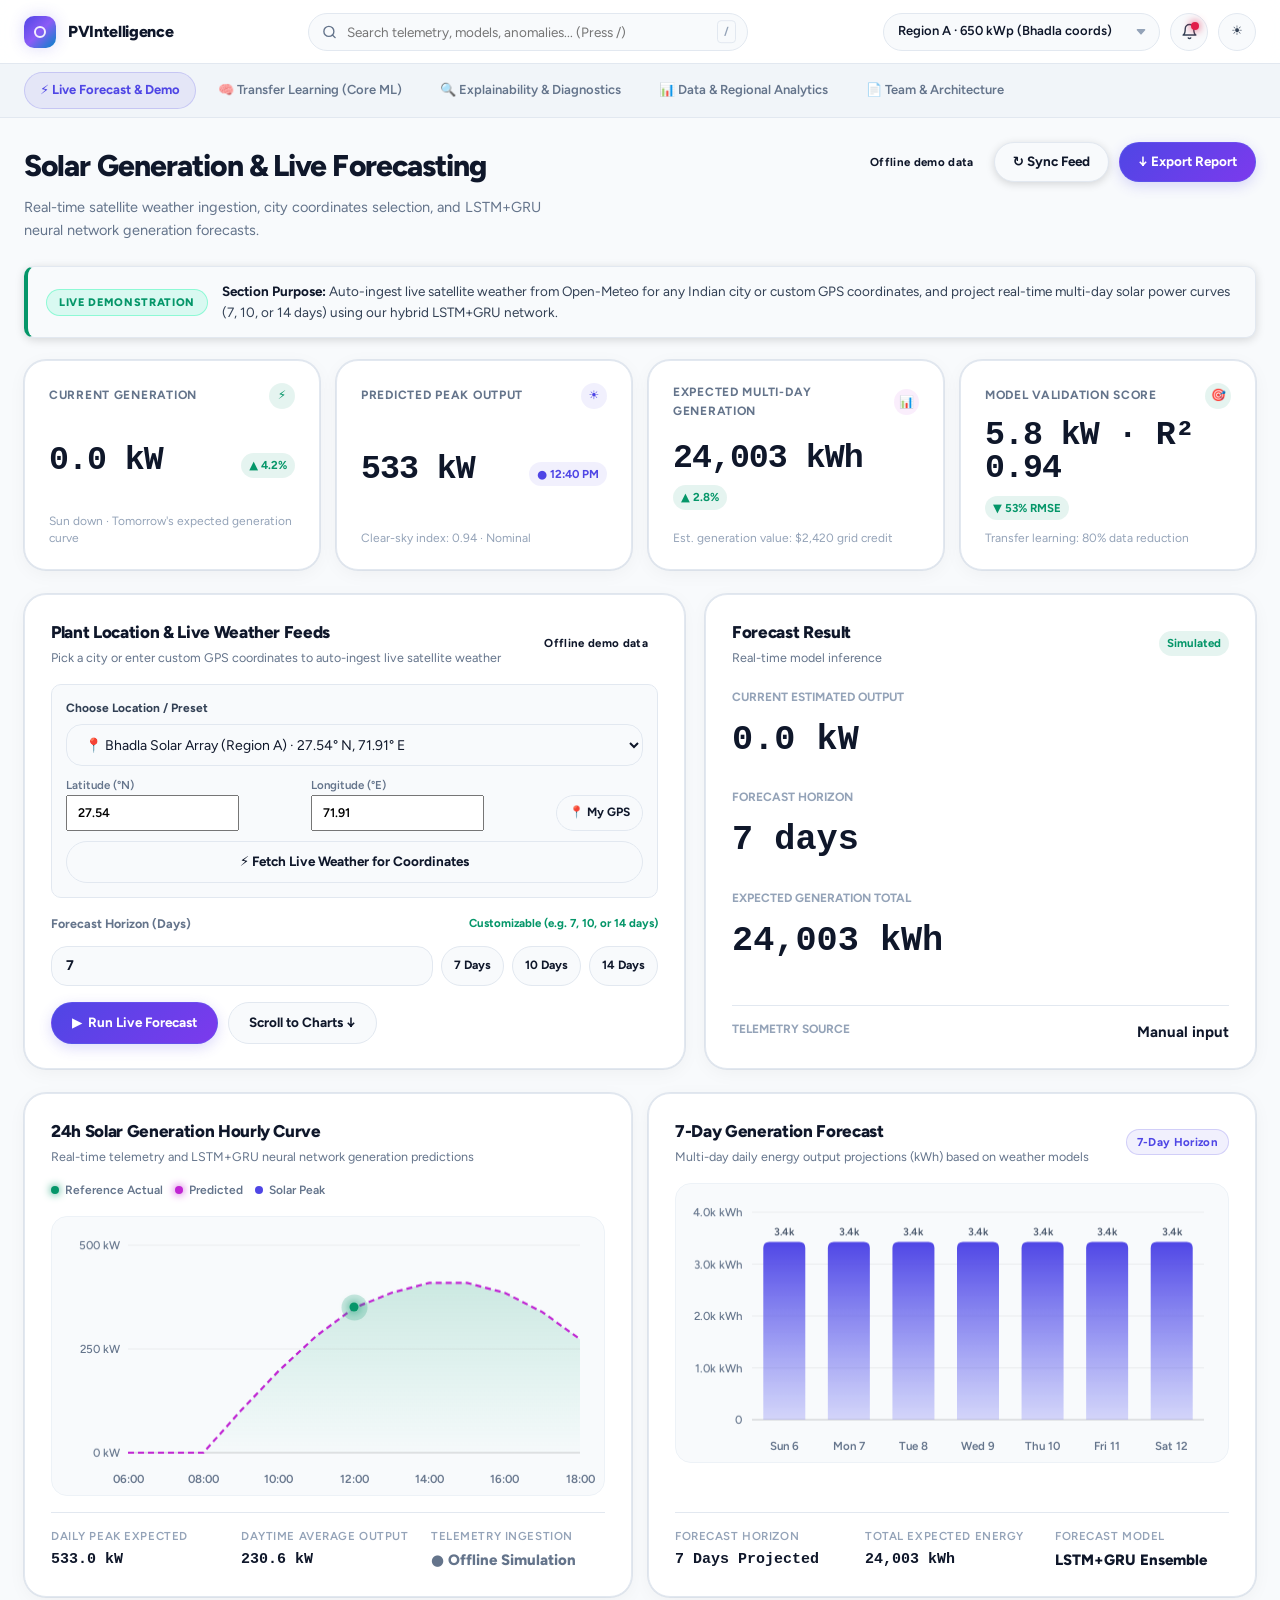
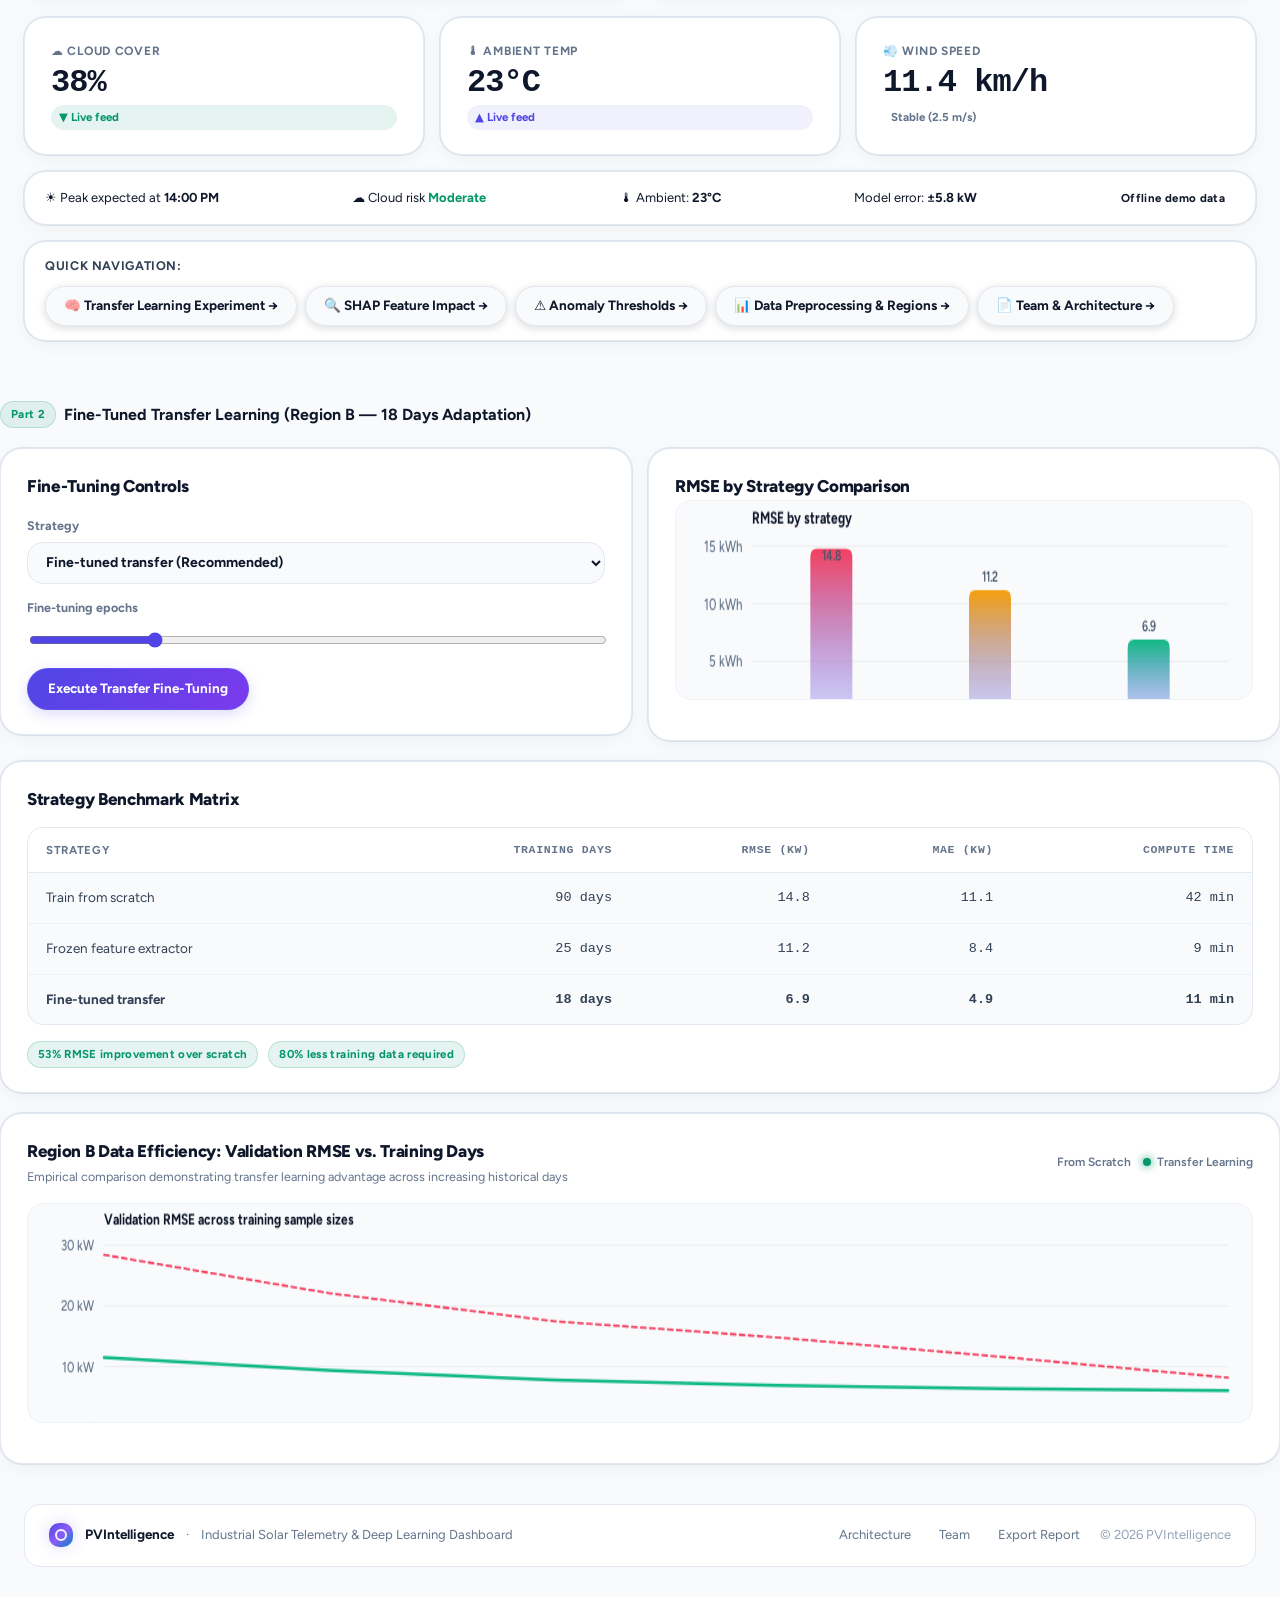
==== commit 88173f8d: "Fix location weather synchronization and live forecast update" ====
--- a/site/index.html
+++ b/site/index.html
@@ -967,7 +967,7 @@
     </div>
   </div>
 
-  <script src="weather.js?v=1.3"></script>
-  <script src="script.js?v=6.0"></script>
+  <script src="weather.js?v=2.0"></script>
+  <script src="script.js?v=6.1"></script>
 </body>
 </html>
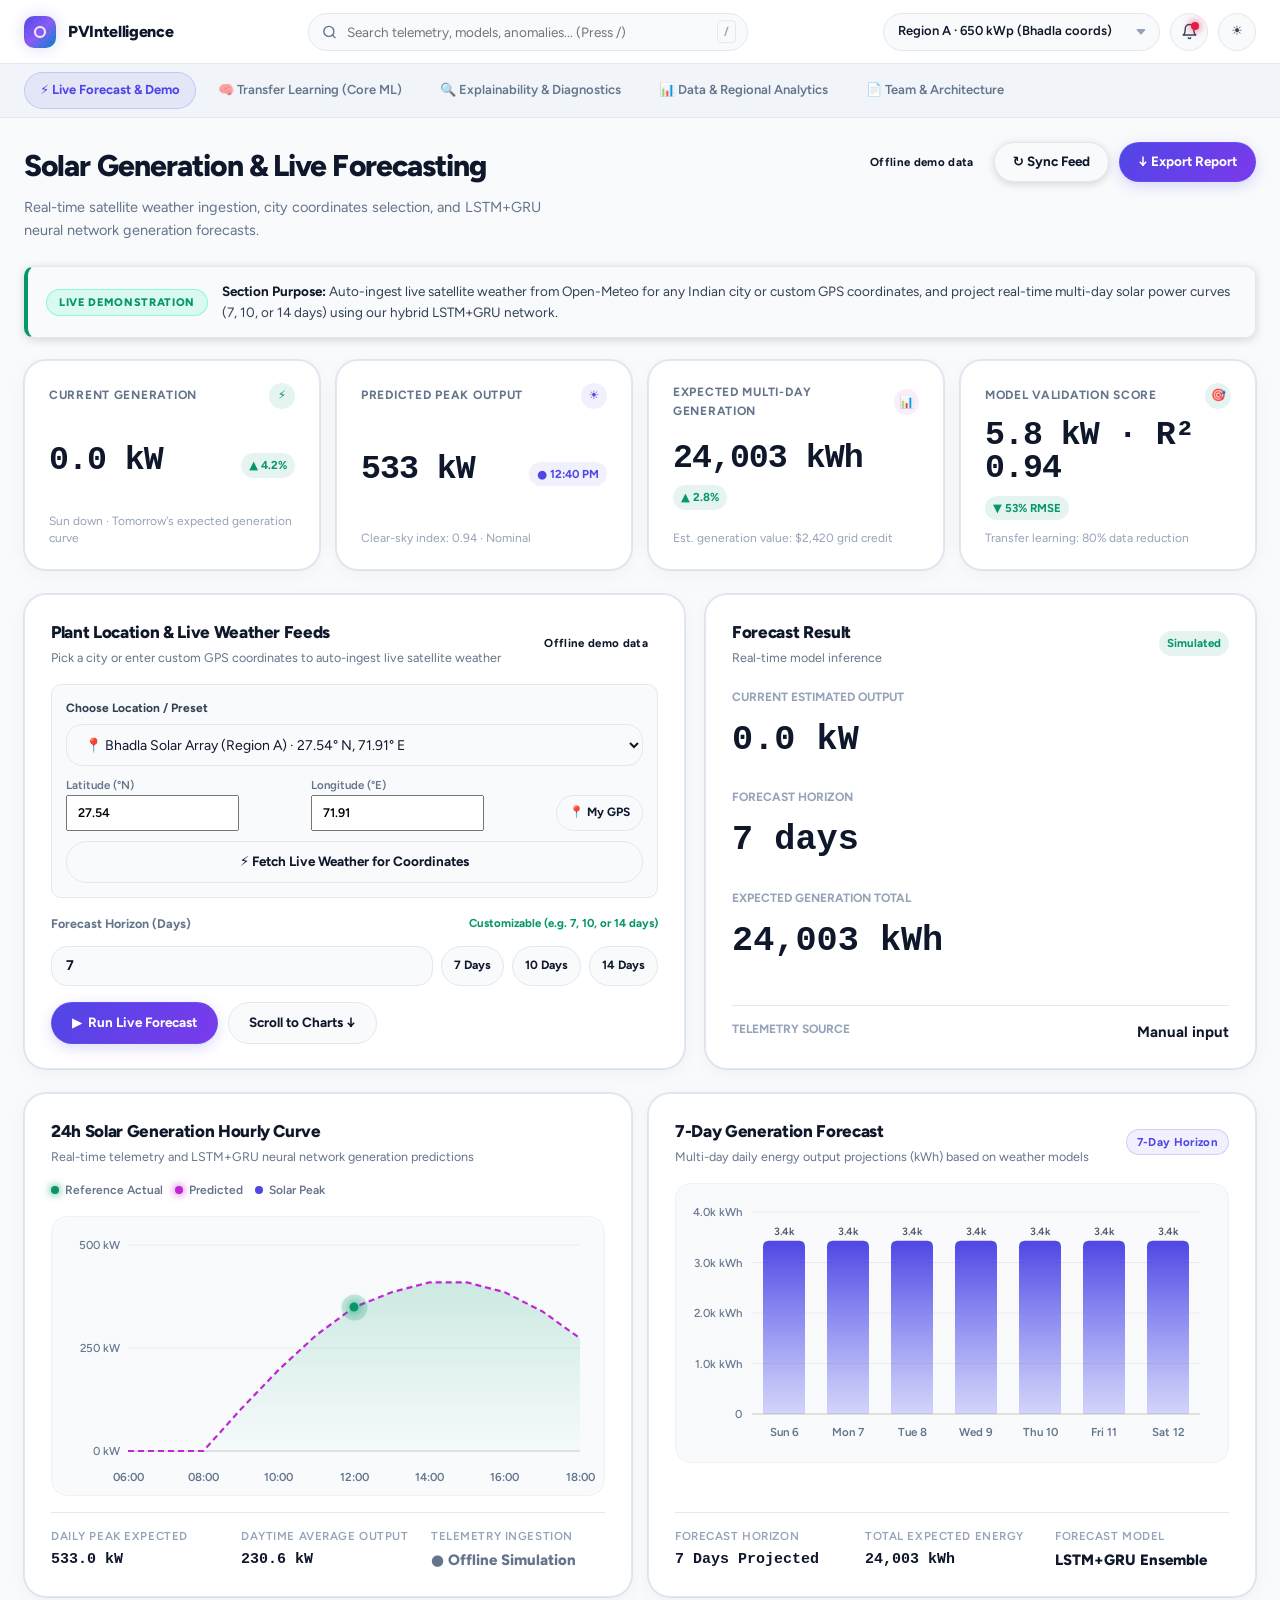
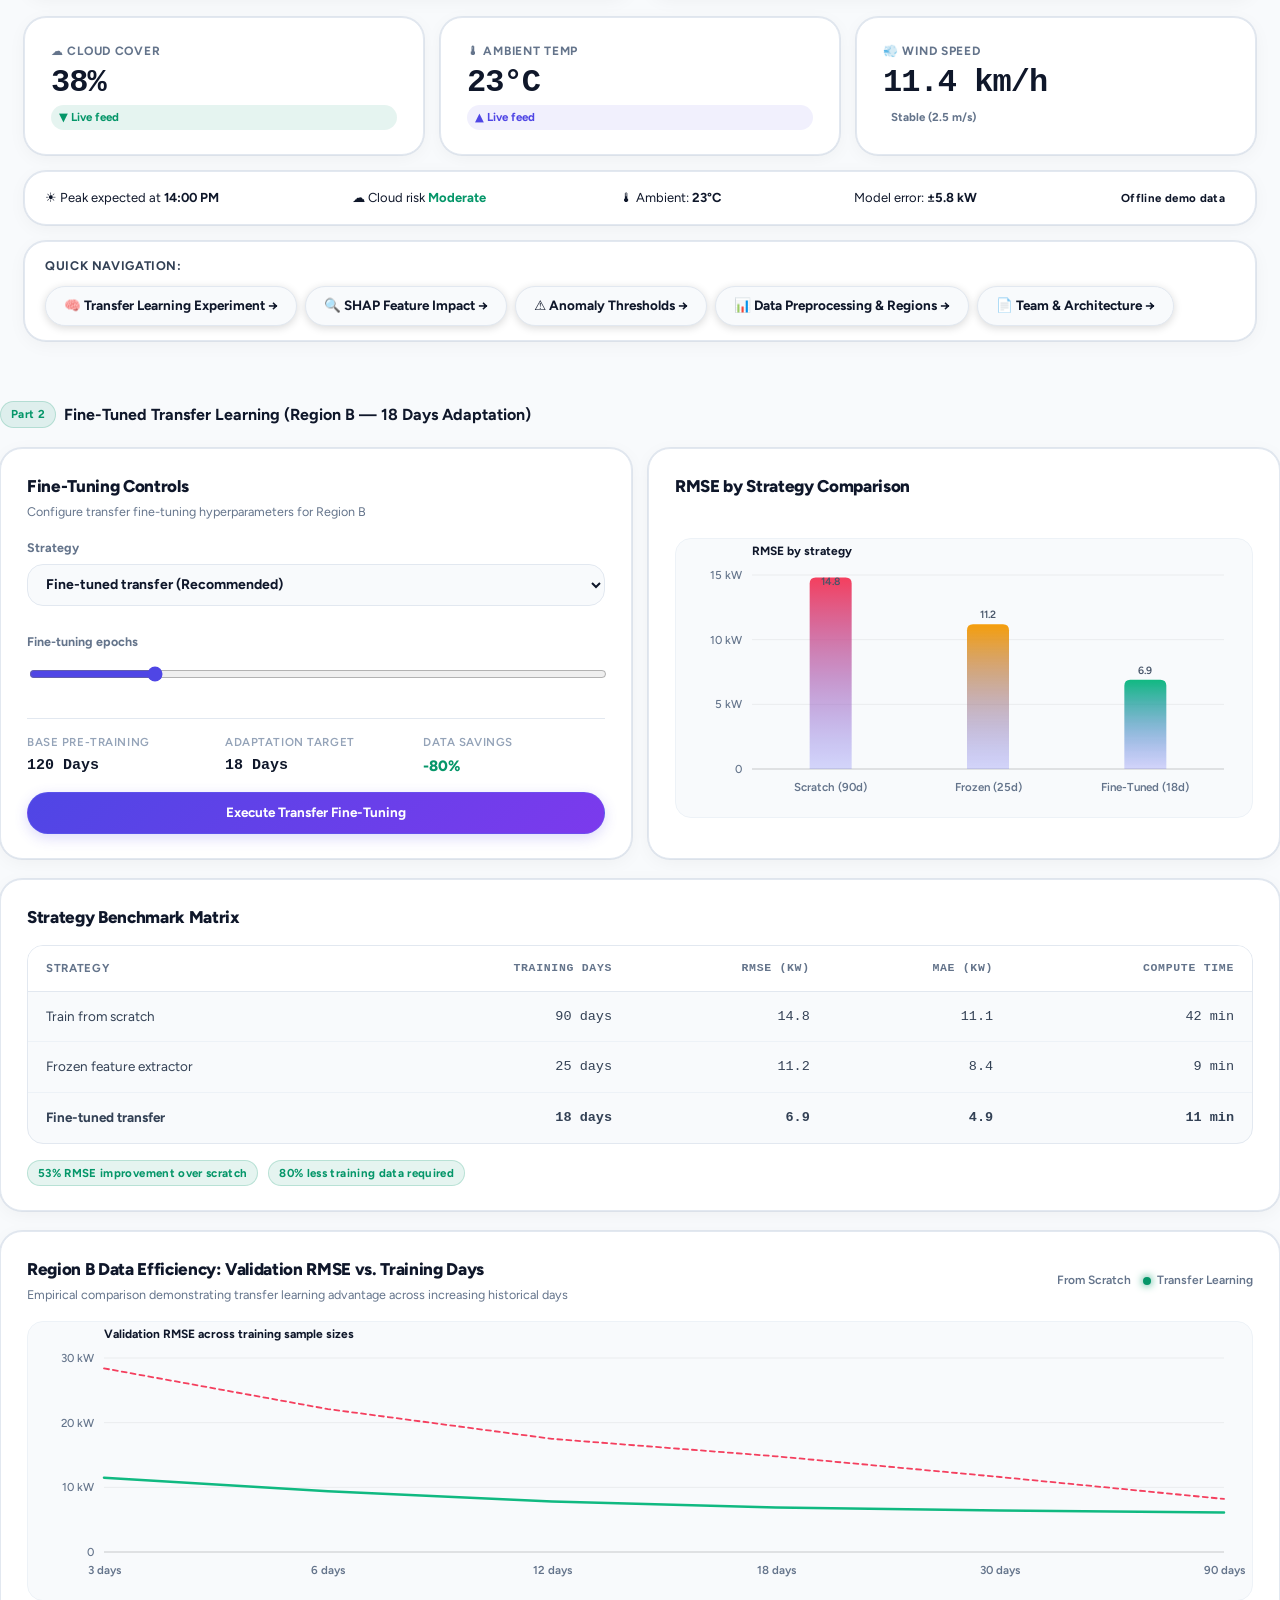
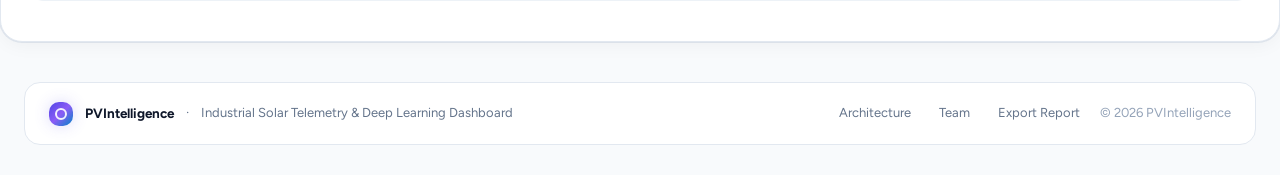
==== commit ecb4f1e3: "Fix Transfer Learning Part 2 chart clipping, axis units, and card alignment" ====
--- a/site/index.html
+++ b/site/index.html
@@ -11,7 +11,7 @@
   <link rel="preconnect" href="https://fonts.googleapis.com" />
   <link rel="preconnect" href="https://fonts.gstatic.com" crossorigin />
   <link href="https://fonts.googleapis.com/css2?family=Figtree:wght@400;500;600;700;800&display=swap" rel="stylesheet" />
-  <link rel="stylesheet" href="styles.css?v=6.0" />
+  <link rel="stylesheet" href="styles.css?v=7.0" />
 </head>
 <body>
 
@@ -462,8 +462,8 @@
           
           <div class="dca-card">
             <h2 class="dca-card-title">Training Loss Convergence</h2>
-            <div class="hero-chart-wrap" style="height:200px">
-              <canvas id="lossChart" height="200" aria-label="Training loss curve"></canvas>
+            <div class="hero-chart-wrap" style="height:280px">
+              <canvas id="lossChart" height="280" aria-label="Training loss curve"></canvas>
             </div>
           </div>
         </div>
@@ -499,32 +499,49 @@
           </h2>
           </div>
 
-        <div class="cards-grid cols-2" style="align-items:start">
-          <div class="dca-card">
-            <h2 class="dca-card-title">Fine-Tuning Controls</h2>
-            <div class="input-stack">
-              <label>Strategy
-                <select class="select" aria-label="Transfer learning strategy">
-                  <option>Train from scratch</option>
-                  <option>Frozen feature extractor</option>
-                  <option selected>Fine-tuned transfer (Recommended)</option>
-                </select>
-              </label>
-              <label>Fine-tuning epochs
-                <input type="range" min="5" max="100" value="25" aria-label="Fine-tune epochs" aria-valuenow="25" />
-              </label>
-            </div>
-            <div class="actions">
-              <button class="btn primary" type="button"
+        <div class="cards-grid cols-2" style="align-items:stretch">
+          <div class="dca-card" style="display:flex;flex-direction:column;justify-content:space-between">
+            <div>
+              <h2 class="dca-card-title">Fine-Tuning Controls</h2>
+              <div class="dca-card-subtitle" style="margin-bottom:14px">Configure transfer fine-tuning hyperparameters for Region B</div>
+              <div class="input-stack">
+                <label>Strategy
+                  <select class="select" aria-label="Transfer learning strategy">
+                    <option>Train from scratch</option>
+                    <option>Frozen feature extractor</option>
+                    <option selected>Fine-tuned transfer (Recommended)</option>
+                  </select>
+                </label>
+                <label style="margin-top:12px">Fine-tuning epochs
+                  <input type="range" min="5" max="100" value="25" aria-label="Fine-tune epochs" aria-valuenow="25" />
+                </label>
+              </div>
+            </div>
+            <div style="margin-top:18px">
+              <div class="analytics-footer-stats" style="margin-bottom:14px">
+                <div class="stat-col">
+                  <span class="stat-col-label">Base Pre-Training</span>
+                  <strong class="stat-col-value monospaced">120 Days</strong>
+                </div>
+                <div class="stat-col">
+                  <span class="stat-col-label">Adaptation Target</span>
+                  <strong class="stat-col-value monospaced">18 Days</strong>
+                </div>
+                <div class="stat-col">
+                  <span class="stat-col-label">Data Savings</span>
+                  <strong class="stat-col-value" style="color:var(--turquoise)">-80%</strong>
+                </div>
+              </div>
+              <button class="btn primary" type="button" style="width:100%"
                 onclick="this.classList.add('loading');setTimeout(()=>{this.classList.remove('loading');this.textContent='Fine-Tuned ✓'},900)"
                 aria-label="Run transfer learning">Execute Transfer Fine-Tuning</button>
             </div>
           </div>
           
-          <div class="dca-card">
+          <div class="dca-card" style="display:flex;flex-direction:column;justify-content:space-between">
             <h2 class="dca-card-title">RMSE by Strategy Comparison</h2>
-            <div class="hero-chart-wrap" style="height:200px">
-              <canvas id="tlChart" height="200" aria-label="RMSE by strategy"></canvas>
+            <div class="hero-chart-wrap" style="height:280px">
+              <canvas id="tlChart" height="280" aria-label="RMSE by strategy"></canvas>
             </div>
           </div>
         </div>
@@ -561,8 +578,8 @@
               <span class="legend-pill"><span class="legend-dot turquoise"></span> Transfer Learning</span>
             </div>
           </div>
-          <div class="hero-chart-wrap" style="height:220px">
-            <canvas id="tlDaysChart" height="220" aria-label="RMSE vs training days curve"></canvas>
+          <div class="hero-chart-wrap" style="height:280px">
+            <canvas id="tlDaysChart" height="280" aria-label="RMSE vs training days curve"></canvas>
           </div>
         </div>
         </div>
@@ -711,8 +728,8 @@
 
         <div class="dca-card card-gap">
           <h2 class="dca-card-title">Cloud Cover Distribution</h2>
-          <div class="hero-chart-wrap" style="height:200px">
-            <canvas id="cloudHist" height="200" aria-label="Cloud cover distribution"></canvas>
+          <div class="hero-chart-wrap" style="height:280px">
+            <canvas id="cloudHist" height="280" aria-label="Cloud cover distribution"></canvas>
           </div>
         </div>
 
@@ -759,8 +776,8 @@
 
         <div class="dca-card card-gap">
           <h2 class="dca-card-title">Regional Generation Output Comparison</h2>
-          <div class="hero-chart-wrap" style="height:220px">
-            <canvas id="compChart" height="220" aria-label="Region comparison chart"></canvas>
+          <div class="hero-chart-wrap" style="height:280px">
+            <canvas id="compChart" height="280" aria-label="Region comparison chart"></canvas>
           </div>
         </div>
         </div>
@@ -968,6 +985,6 @@
   </div>
 
   <script src="weather.js?v=2.0"></script>
-  <script src="script.js?v=6.1"></script>
+  <script src="script.js?v=7.0"></script>
 </body>
 </html>
--- a/site/styles.css
+++ b/site/styles.css
@@ -528,7 +528,7 @@
   overflow: hidden; margin-bottom: 16px;
 }
 .hero-chart-wrap canvas {
-  width: 100% !important; height: 280px !important; display: block;
+  width: 100% !important; height: 100% !important; display: block;
 }
 
 /* Pulsing Beacon Dot */
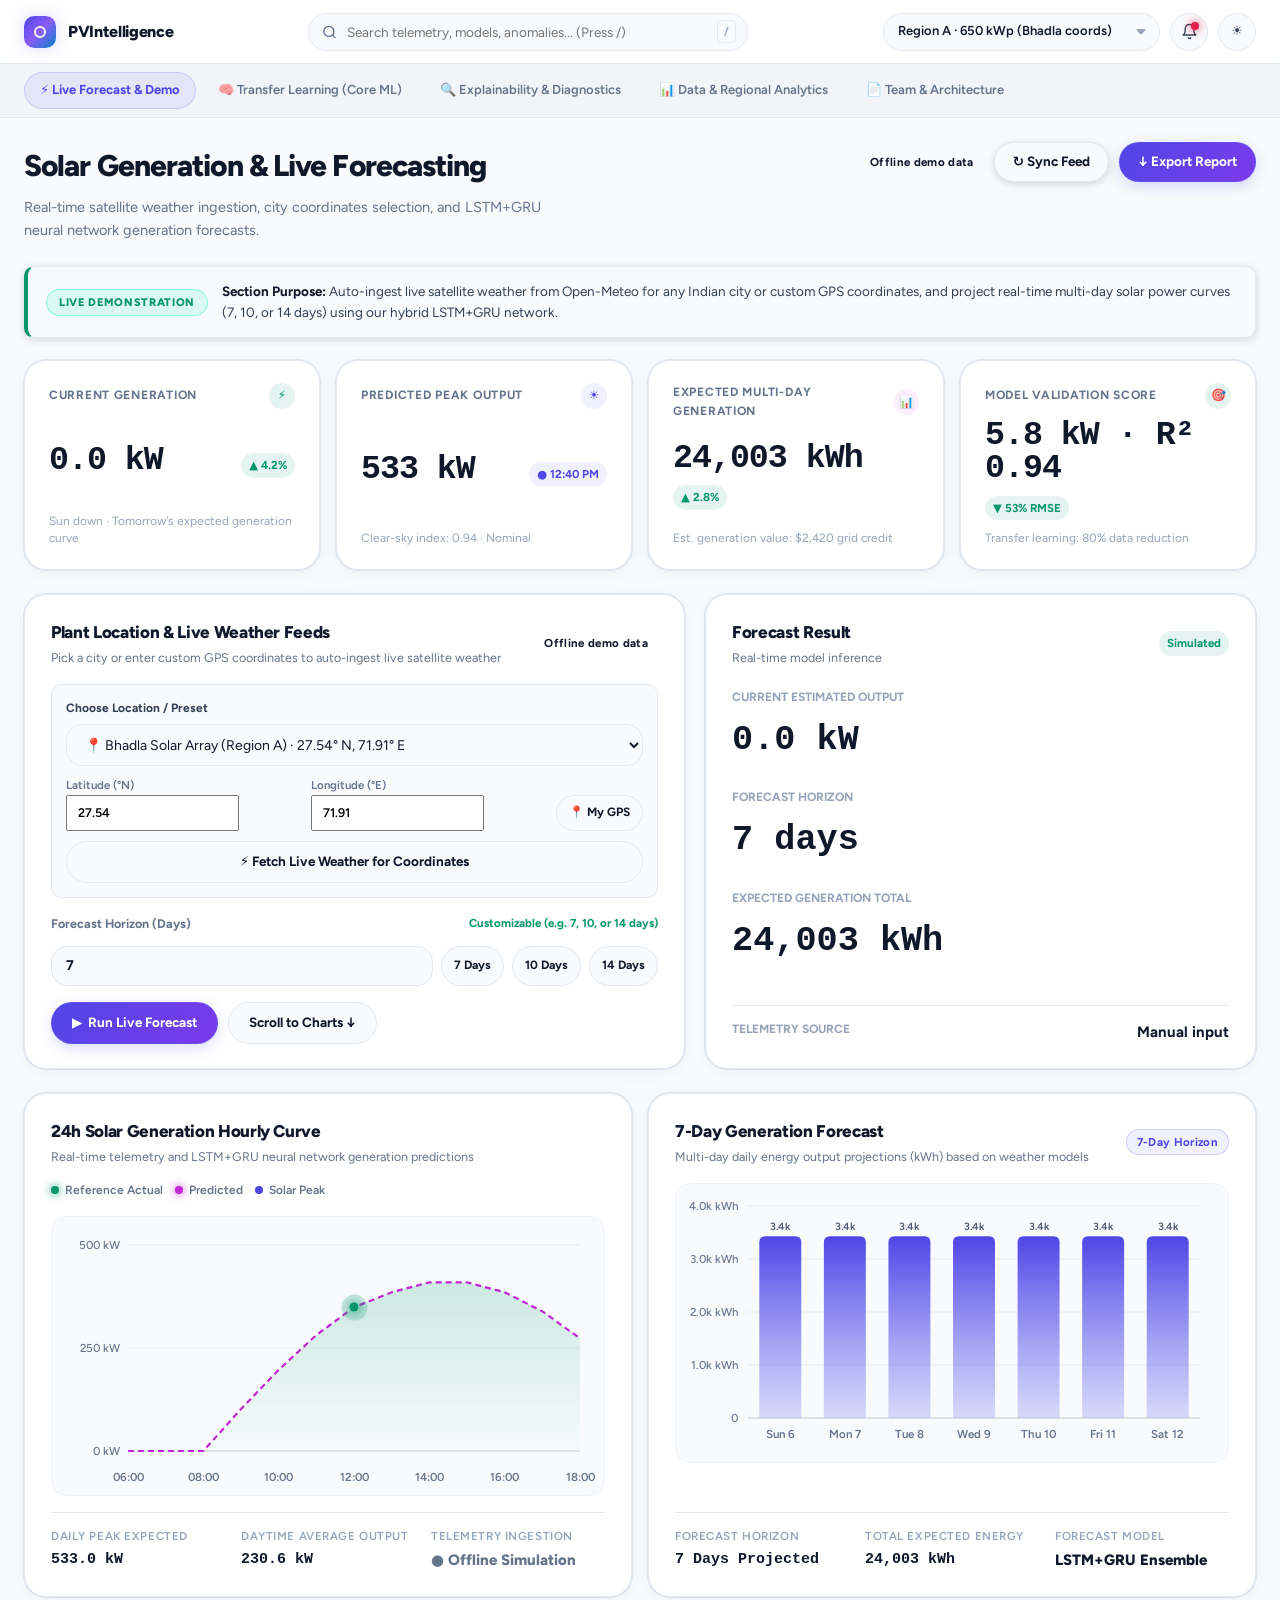
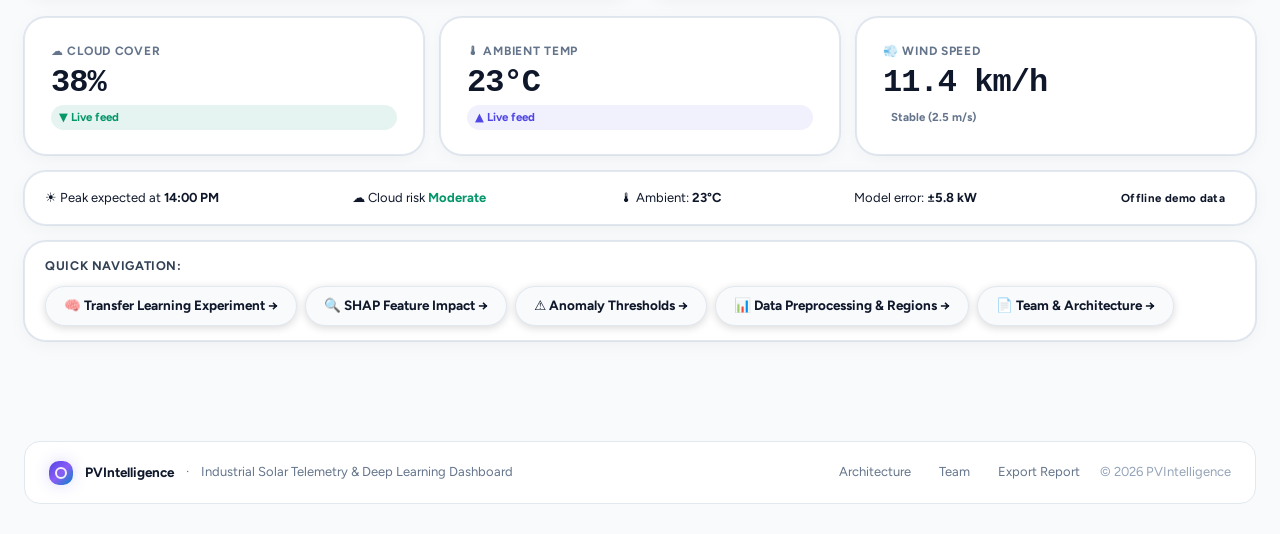
==== commit 2c8bd1eb: "Fix layout container nesting, chart clipping, and align Part 2 grid cell spacing" ====
--- a/site/index.html
+++ b/site/index.html
@@ -11,7 +11,7 @@
   <link rel="preconnect" href="https://fonts.googleapis.com" />
   <link rel="preconnect" href="https://fonts.gstatic.com" crossorigin />
   <link href="https://fonts.googleapis.com/css2?family=Figtree:wght@400;500;600;700;800&display=swap" rel="stylesheet" />
-  <link rel="stylesheet" href="styles.css?v=7.0" />
+  <link rel="stylesheet" href="styles.css?v=8.0" />
 </head>
 <body>
 
@@ -490,14 +490,13 @@
             <span class="kpi-trend violet">Early stopped</span>
           </div>
         </div>
-        </div>
 
         <!-- Part 2: Transfer Learning Fine-Tuning & Learning Curves -->
-        <div id="transfer-card">
+        <div id="transfer-card" style="margin-top:32px;margin-bottom:14px">
           <h2 style="font-size:16px;font-weight:700;color:var(--text);margin-bottom:12px;display:flex;align-items:center;gap:8px">
             <span class="status-pill-badge turquoise">Part 2</span> Fine-Tuned Transfer Learning (Region B — 18 Days Adaptation)
           </h2>
-          </div>
+        </div>
 
         <div class="cards-grid cols-2" style="align-items:stretch">
           <div class="dca-card" style="display:flex;flex-direction:column;justify-content:space-between">
@@ -539,9 +538,17 @@
           </div>
           
           <div class="dca-card" style="display:flex;flex-direction:column;justify-content:space-between">
-            <h2 class="dca-card-title">RMSE by Strategy Comparison</h2>
-            <div class="hero-chart-wrap" style="height:280px">
-              <canvas id="tlChart" height="280" aria-label="RMSE by strategy"></canvas>
+            <div>
+              <div class="dca-card-header" style="margin-bottom:14px">
+                <div>
+                  <h2 class="dca-card-title">RMSE by Strategy Comparison</h2>
+                  <div class="dca-card-subtitle">Validation error across baseline vs transferred models</div>
+                </div>
+                <span class="status-pill-badge turquoise">53% Lower Error</span>
+              </div>
+              <div class="hero-chart-wrap" style="height:280px">
+                <canvas id="tlChart" height="280" aria-label="RMSE by strategy"></canvas>
+              </div>
             </div>
           </div>
         </div>
@@ -582,7 +589,6 @@
             <canvas id="tlDaysChart" height="280" aria-label="RMSE vs training days curve"></canvas>
           </div>
         </div>
-        </div>
       </section>
 
       <!-- ── 3. EXPLAINABILITY & DIAGNOSTICS ───────────────────── -->
@@ -631,7 +637,6 @@
             <div class="shap-wrap" id="shapBars" role="list" aria-label="SHAP feature contributions"></div>
           </div>
         </div>
-        </div>
 
         <!-- Part 2: Anomaly Detection Scanner -->
         <div id="anomaly-card" style="margin-bottom:24px">
@@ -653,16 +658,14 @@
         </div>
 
         <div id="anomList" class="list-stack" role="list" aria-live="polite" aria-label="Detected anomalies"></div>
-        </div>
 
         <!-- Part 3: AI Operational Insights -->
         <div id="insights-card">
           <h2 style="font-size:16px;font-weight:700;color:var(--text);margin-bottom:12px;display:flex;align-items:center;gap:8px">
             <span class="status-pill-badge violet">Part 3</span> Automated Operational AI Insights
           </h2>
-          </div>
+        </div>
         <div id="insightList" class="list-stack" role="list"></div>
-        </div>
       </section>
 
       <!-- ── 4. DATA & REGIONAL ANALYTICS ──────────────────────── -->
@@ -747,14 +750,13 @@
             </table>
           </div>
         </div>
-        </div>
 
         <!-- Part 2: Region A vs Region B Comparison -->
         <div id="compare-card" style="margin-bottom:24px">
           <h2 style="font-size:16px;font-weight:700;color:var(--text);margin-bottom:12px;display:flex;align-items:center;gap:8px">
             <span class="status-pill-badge purple">Part 2</span> Regional Telemetry Benchmark (Region A vs Region B)
           </h2>
-          </div>
+        </div>
 
         <div class="dca-card">
           <div class="dca-table-wrap">
@@ -780,13 +782,13 @@
             <canvas id="compChart" height="280" aria-label="Region comparison chart"></canvas>
           </div>
         </div>
-        </div>
 
         <!-- Part 3: Sensor Records Log Table -->
-        <div id="records-card">
+        <div id="records-card" style="margin-bottom:24px">
           <h2 style="font-size:16px;font-weight:700;color:var(--text);margin-bottom:12px;display:flex;align-items:center;gap:8px">
             <span class="status-pill-badge neutral">Part 3</span> Sensor Telemetry Log &amp; Historical Records
           </h2>
+        </div>
           <!-- Recent Activity & Sensor Telemetry Table (Full Width) -->
         <div class="dca-card table-card">
           <div class="table-header-bar">
@@ -840,7 +842,6 @@
         </div>
 
         <div class="dca-card" id="reportText" role="document" style="font-family:var(--font-mono);font-size:13px;line-height:1.7;white-space:pre-wrap"></div>
-        </div>
 
         <!-- Part 2: Engineering & Research Team -->
         <div id="team-card" style="margin-bottom:24px">
@@ -930,14 +931,13 @@
             <a class="github-link" href="https://github.com/Jahnavi99955" target="_blank" rel="noreferrer">&#128279; GitHub Profile</a>
           </div>
         </div>
-        </div>
 
         <!-- Part 3: System Architecture & Technical Specifications -->
         <div id="about-card">
           <h2 style="font-size:16px;font-weight:700;color:var(--text);margin-bottom:12px;display:flex;align-items:center;gap:8px">
             <span class="status-pill-badge violet">Part 3</span> System Architecture &amp; Methodology Documentation
           </h2>
-          </div>
+        </div>
 
         <div class="dca-card">
           <h2 class="dca-card-title">Network Architecture</h2>
@@ -951,7 +951,6 @@
 
           <h2 class="dca-card-title">Explainability Protocol</h2>
           <p style="color:var(--text-secondary);margin:8px 0 16px">SHAP computes marginal Shapley values for each feature, showing plant engineers exactly why a specific output was forecasted.</p>
-        </div>
         </div>
       </section>
     </main>
@@ -984,7 +983,7 @@
     </div>
   </div>
 
-  <script src="weather.js?v=2.0"></script>
-  <script src="script.js?v=7.0"></script>
+  <script src="weather.js?v=3.0"></script>
+  <script src="script.js?v=8.0"></script>
 </body>
 </html>
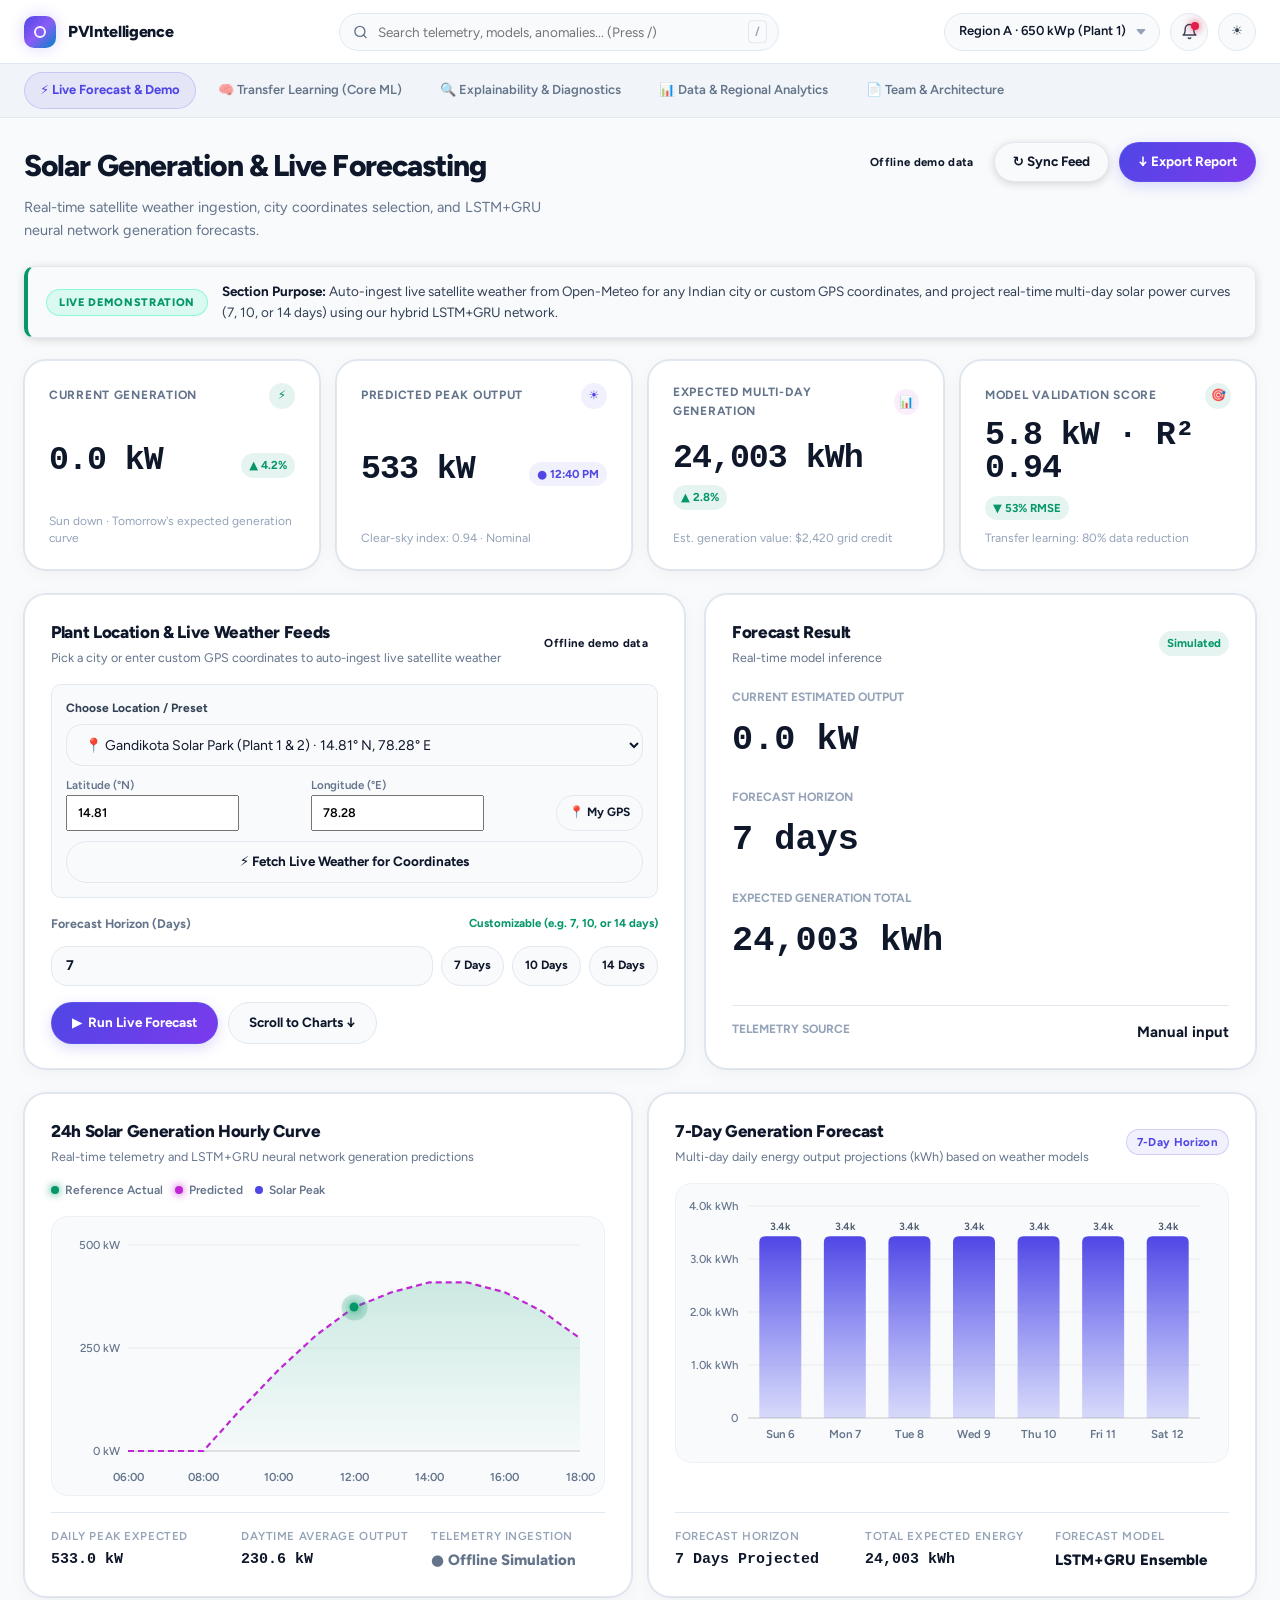
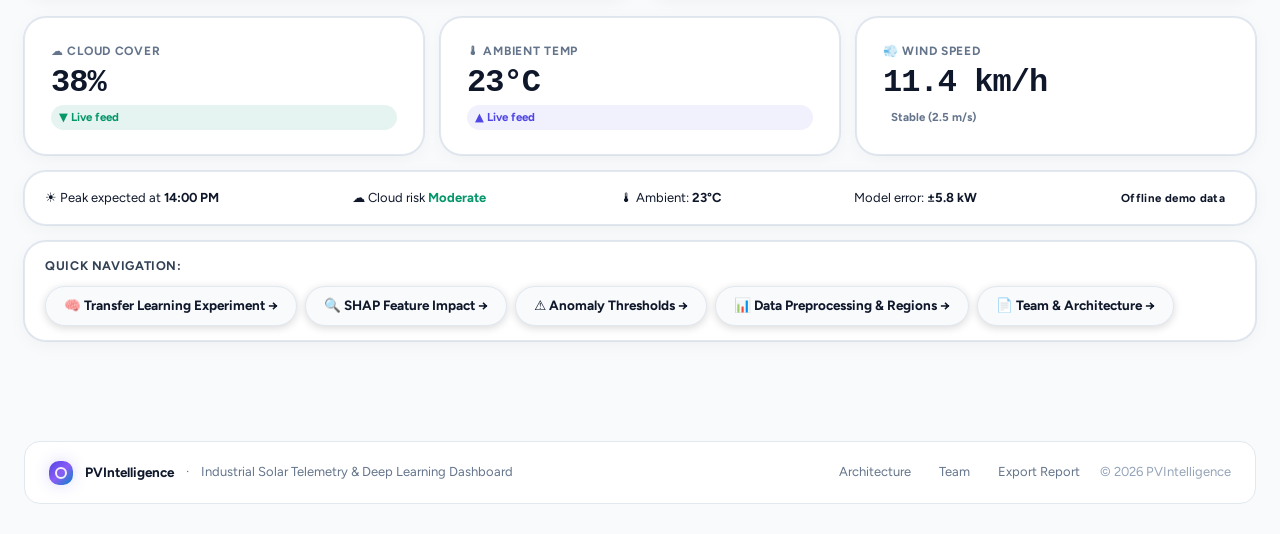
==== commit 2a85b8de: "Align platform telemetry and documentation with Gandikota Solar Park datasets" ====
--- a/site/index.html
+++ b/site/index.html
@@ -11,7 +11,7 @@
   <link rel="preconnect" href="https://fonts.googleapis.com" />
   <link rel="preconnect" href="https://fonts.gstatic.com" crossorigin />
   <link href="https://fonts.googleapis.com/css2?family=Figtree:wght@400;500;600;700;800&display=swap" rel="stylesheet" />
-  <link rel="stylesheet" href="styles.css?v=8.0" />
+  <link rel="stylesheet" href="styles.css?v=9.1" />
 </head>
 <body>
 
@@ -47,12 +47,12 @@
       <div class="header-actions">
         <!-- Active Region Selector Pill -->
         <select id="regionSel" class="region-pill-select" aria-label="Choose active region">
-          <option value="A">Region A &middot; 650 kWp (Bhadla coords)</option>
-          <option value="B">Region B &middot; 520 kWp (Charanka coords)</option>
+          <option value="A">Region A &middot; 650 kWp (Plant 1)</option>
+          <option value="B">Region B &middot; 520 kWp (Plant 2)</option>
         </select>
 
         <!-- Notification Bell -->
-        <button id="notifBtn" class="header-btn header-btn-icon" type="button" aria-label="Notifications" onclick="toggleNotifPopover()">
+        <button id="notifBtn" class="header-btn header-btn-icon" type="button" aria-label="Notifications" onclick="toggleNotifPopover(event)">
           <svg width="17" height="17" viewBox="0 0 24 24" fill="none" stroke="currentColor" stroke-width="2" stroke-linecap="round" stroke-linejoin="round">
             <path d="M18 8A6 6 0 0 0 6 8c0 7-3 9-3 9h18s-3-2-3-9"></path>
             <path d="M13.73 21a2 2 0 0 1-3.46 0"></path>
@@ -202,23 +202,22 @@
                   Choose Location / Preset
                 </label>
                 <select id="locationPresetSel" class="select" style="width:100%;margin-bottom:10px" onchange="onLocationPresetChange()">
+                  <option value="14.81,78.28,Gandikota Solar Park,650" selected>📍 Gandikota Solar Park (Plant 1 &amp; 2) · 14.81° N, 78.28° E</option>
+                  <option value="16.51,80.52,Amaravati / VIT-AP,500">📍 Amaravati / VIT-AP Campus · 16.51° N, 80.52° E</option>
                   <option value="12.97,77.59,Bengaluru,500">📍 Bengaluru (Karnataka) · 12.97° N, 77.59° E</option>
                   <option value="13.08,80.28,Chennai,500">📍 Chennai (Tamil Nadu) · 13.08° N, 80.28° E</option>
-                  <option value="16.51,80.52,Amaravati / VIT-AP,500">📍 Amaravati / VIT-AP Campus · 16.51° N, 80.52° E</option>
                   <option value="17.38,78.48,Hyderabad,500">📍 Hyderabad (Telangana) · 17.38° N, 78.48° E</option>
                   <option value="28.61,77.21,New Delhi,500">📍 New Delhi · 28.61° N, 77.21° E</option>
                   <option value="19.07,72.88,Mumbai,500">📍 Mumbai (Maharashtra) · 19.07° N, 72.88° E</option>
-                  <option value="27.54,71.91,Bhadla Array (Region A),650" selected>📍 Bhadla Solar Array (Region A) · 27.54° N, 71.91° E</option>
-                  <option value="23.90,71.20,Charanka Array (Region B),520">📍 Charanka Solar Array (Region B) · 23.90° N, 71.20° E</option>
                   <option value="custom">📍 Custom Coordinates (Enter Below)...</option>
                 </select>
 
                 <div style="display:grid;grid-template-columns:1fr 1fr auto;gap:8px;align-items:end">
                   <label style="font-size:11.5px;font-weight:600;color:var(--text-muted);display:block">Latitude (°N)
-                    <input id="customLat" type="number" step="0.01" value="27.54" style="height:36px;padding:0 10px;font-size:12.5px" />
+                    <input id="customLat" type="number" step="0.01" value="14.81" style="height:36px;padding:0 10px;font-size:12.5px" />
                   </label>
                   <label style="font-size:11.5px;font-weight:600;color:var(--text-muted);display:block">Longitude (°E)
-                    <input id="customLon" type="number" step="0.01" value="71.91" style="height:36px;padding:0 10px;font-size:12.5px" />
+                    <input id="customLon" type="number" step="0.01" value="78.28" style="height:36px;padding:0 10px;font-size:12.5px" />
                   </label>
                   <button class="btn secondary" id="gpsBtn" type="button" style="height:36px;padding:0 12px;font-size:12px;white-space:nowrap" onclick="detectUserLocation()" title="Use browser GPS">
                     📍 My GPS
@@ -432,11 +431,11 @@
         </div>
 
         <!-- Part 1: Base Model Architecture & Training Convergence -->
-        <div id="basemodel-card" style="margin-bottom:24px">
-          <h2 style="font-size:16px;font-weight:700;color:var(--text);margin-bottom:12px;display:flex;align-items:center;gap:8px">
+        <div id="basemodel-card" class="section-part-header">
+          <h2>
             <span class="status-pill-badge purple">Part 1</span> Base Model (Region A — 120 Days Pre-Training)
           </h2>
-          </div>
+        </div>
 
         <div class="cards-grid cols-2" style="align-items:start">
           <div class="dca-card">
@@ -492,8 +491,8 @@
         </div>
 
         <!-- Part 2: Transfer Learning Fine-Tuning & Learning Curves -->
-        <div id="transfer-card" style="margin-top:32px;margin-bottom:14px">
-          <h2 style="font-size:16px;font-weight:700;color:var(--text);margin-bottom:12px;display:flex;align-items:center;gap:8px">
+        <div id="transfer-card" class="section-part-header">
+          <h2>
             <span class="status-pill-badge turquoise">Part 2</span> Fine-Tuned Transfer Learning (Region B — 18 Days Adaptation)
           </h2>
         </div>
@@ -608,11 +607,11 @@
         </div>
 
         <!-- Part 1: SHAP Feature Attribution -->
-        <div id="shap-card" style="margin-bottom:24px">
-          <h2 style="font-size:16px;font-weight:700;color:var(--text);margin-bottom:12px;display:flex;align-items:center;gap:8px">
+        <div id="shap-card" class="section-part-header">
+          <h2>
             <span class="status-pill-badge turquoise">Part 1</span> SHAP Feature Attribution &amp; Explainability
           </h2>
-          </div>
+        </div>
 
         <div class="cards-grid cols-2" style="align-items:start">
           <div>
@@ -639,11 +638,11 @@
         </div>
 
         <!-- Part 2: Anomaly Detection Scanner -->
-        <div id="anomaly-card" style="margin-bottom:24px">
-          <h2 style="font-size:16px;font-weight:700;color:var(--text);margin-bottom:12px;display:flex;align-items:center;gap:8px">
+        <div id="anomaly-card" class="section-part-header">
+          <h2>
             <span class="status-pill-badge coral">Part 2</span> Anomaly &amp; Performance Deviation Detection
           </h2>
-          </div>
+        </div>
 
         <div class="dca-card">
           <div style="display:flex;align-items:center;justify-content:space-between;gap:16px;flex-wrap:wrap">
@@ -657,15 +656,15 @@
           </div>
         </div>
 
-        <div id="anomList" class="list-stack" role="list" aria-live="polite" aria-label="Detected anomalies"></div>
+        <div id="anomList" class="list-stack" role="list" style="margin-top:16px" aria-live="polite" aria-label="Detected anomalies"></div>
 
         <!-- Part 3: AI Operational Insights -->
-        <div id="insights-card">
-          <h2 style="font-size:16px;font-weight:700;color:var(--text);margin-bottom:12px;display:flex;align-items:center;gap:8px">
+        <div id="insights-card" class="section-part-header">
+          <h2>
             <span class="status-pill-badge violet">Part 3</span> Automated Operational AI Insights
           </h2>
         </div>
-        <div id="insightList" class="list-stack" role="list"></div>
+        <div id="insightList" class="list-stack" role="list" style="margin-top:16px"></div>
       </section>
 
       <!-- ── 4. DATA & REGIONAL ANALYTICS ──────────────────────── -->
@@ -680,16 +679,16 @@
         <div class="purpose-banner">
           <span class="purpose-badge">Data Pipeline</span>
           <div class="purpose-text">
-            <strong>Section Purpose:</strong> Details the data engineering process (missing-value imputation, MinMax scaling, diurnal cyclical encoding) and contrasts the solar generation characteristics of Bhadla (Region A, high-irradiance desert) against Charanka (Region B, semi-arid).
+            <strong>Section Purpose:</strong> Details the data engineering process (missing-value imputation, MinMax scaling, diurnal cyclical encoding) and contrasts the solar generation characteristics of Gandikota Plant 1 (Region A, source domain) against Plant 2 (Region B, target domain).
           </div>
         </div>
 
         <!-- Part 1: Data Preparation & Scalers -->
-        <div id="prep-card" style="margin-bottom:24px">
-          <h2 style="font-size:16px;font-weight:700;color:var(--text);margin-bottom:12px;display:flex;align-items:center;gap:8px">
+        <div id="prep-card" class="section-part-header">
+          <h2>
             <span class="status-pill-badge turquoise">Part 1</span> Data Preparation &amp; Feature Engineering
           </h2>
-          </div>
+        </div>
 
         <div class="cards-grid cols-4">
           <div class="dca-card metric-card">
@@ -752,8 +751,8 @@
         </div>
 
         <!-- Part 2: Region A vs Region B Comparison -->
-        <div id="compare-card" style="margin-bottom:24px">
-          <h2 style="font-size:16px;font-weight:700;color:var(--text);margin-bottom:12px;display:flex;align-items:center;gap:8px">
+        <div id="compare-card" class="section-part-header">
+          <h2>
             <span class="status-pill-badge purple">Part 2</span> Regional Telemetry Benchmark (Region A vs Region B)
           </h2>
         </div>
@@ -784,8 +783,8 @@
         </div>
 
         <!-- Part 3: Sensor Records Log Table -->
-        <div id="records-card" style="margin-bottom:24px">
-          <h2 style="font-size:16px;font-weight:700;color:var(--text);margin-bottom:12px;display:flex;align-items:center;gap:8px">
+        <div id="records-card" class="section-part-header">
+          <h2>
             <span class="status-pill-badge neutral">Part 3</span> Sensor Telemetry Log &amp; Historical Records
           </h2>
         </div>
@@ -811,6 +810,14 @@
               </div>
             </div>
           </div>
+          <div class="dca-table-wrap">
+            <table class="dca-table" id="recentTable" aria-label="Recent plant records">
+              <thead>
+                <tr><th>Timestamp</th><th>Array</th><th class="num">Solar Irradiance (GHI)</th><th class="num">Ambient Temp</th><th class="num">Cloud Cover</th><th class="num">Actual Output</th><th>Status</th></tr>
+              </thead>
+              <tbody id="recentTableBody"></tbody>
+            </table>
+          </div>
         </div>
       </section>
 
@@ -831,8 +838,8 @@
         </div>
 
         <!-- Part 1: Executive Audit Report -->
-        <div id="report-card" style="margin-bottom:24px">
-          <h2 style="font-size:16px;font-weight:700;color:var(--text);margin-bottom:12px;display:flex;align-items:center;gap:8px">
+        <div id="report-card" class="section-part-header" style="display:flex;align-items:center;justify-content:space-between;flex-wrap:wrap;gap:12px">
+          <h2>
             <span class="status-pill-badge turquoise">Part 1</span> Executive Audit Report Generator
           </h2>
           <div class="page-header-actions">
@@ -844,11 +851,11 @@
         <div class="dca-card" id="reportText" role="document" style="font-family:var(--font-mono);font-size:13px;line-height:1.7;white-space:pre-wrap"></div>
 
         <!-- Part 2: Engineering & Research Team -->
-        <div id="team-card" style="margin-bottom:24px">
-          <h2 style="font-size:16px;font-weight:700;color:var(--text);margin-bottom:12px;display:flex;align-items:center;gap:8px">
+        <div id="team-card" class="section-part-header">
+          <h2>
             <span class="status-pill-badge purple">Part 2</span> Engineering &amp; Research Team
           </h2>
-          </div>
+        </div>
 
         <div class="pipeline-row" role="list" aria-label="System pipeline">
           <div class="pipe-step" role="listitem">
@@ -891,7 +898,7 @@
                 <div class="team-id monospaced">23BCE8414</div>
               </div>
             </div>
-            <p class="team-role">MLOps &amp; Web Lead — Architected the SHAP explainability pipeline, DCA dashboard, and ESP32 integration layer.</p>
+            <p class="team-role">MLOps &amp; Web Lead — Architected the SHAP explainability pipeline, DCA dashboard, and live satellite weather integration layer.</p>
             <a class="github-link" href="https://github.com/wvpssriraj10" target="_blank" rel="noreferrer">&#128279; GitHub Profile</a>
           </div>
 
@@ -933,8 +940,8 @@
         </div>
 
         <!-- Part 3: System Architecture & Technical Specifications -->
-        <div id="about-card">
-          <h2 style="font-size:16px;font-weight:700;color:var(--text);margin-bottom:12px;display:flex;align-items:center;gap:8px">
+        <div id="about-card" class="section-part-header">
+          <h2>
             <span class="status-pill-badge violet">Part 3</span> System Architecture &amp; Methodology Documentation
           </h2>
         </div>
@@ -983,7 +990,7 @@
     </div>
   </div>
 
-  <script src="weather.js?v=3.0"></script>
-  <script src="script.js?v=8.0"></script>
+  <script src="weather.js?v=4.0"></script>
+  <script src="script.js?v=9.1"></script>
 </body>
 </html>
--- a/site/styles.css
+++ b/site/styles.css
@@ -699,9 +699,28 @@
   position: relative; overflow: hidden;
 }
 .card:hover { border-color: var(--border-hover); }
+/* Section Part Header Bar */
+.section-part-header {
+  margin-top: 32px;
+  margin-bottom: 14px;
+}
+.section-part-header:first-of-type {
+  margin-top: 24px;
+}
+.section-part-header h2 {
+  font-size: 16px;
+  font-weight: 700;
+  color: var(--text);
+  margin: 0;
+  display: flex;
+  align-items: center;
+  gap: 8px;
+}
+
+/* Card Gap */
 .card-gap { margin-top: 20px; }
 
-.cards-grid { display: grid; gap: 16px; margin-top: 20px; }
+.cards-grid { display: grid; gap: 16px; margin-top: 16px; }
 .cards-grid.cols-4 { grid-template-columns: repeat(4, 1fr); }
 .cards-grid.cols-3 { grid-template-columns: repeat(3, 1fr); }
 .cards-grid.cols-2 { grid-template-columns: repeat(2, 1fr); }
@@ -875,7 +894,7 @@
 
 /* ---- NOTIFICATION DRAWER / POPOVER ------------------------- */
 .notif-popover {
-  position: absolute; top: 68px; right: 24px; width: 340px;
+  position: fixed; top: 68px; right: 24px; width: 340px; max-width: calc(100vw - 32px);
   background: var(--surface); border: 1px solid var(--border);
   border-radius: var(--radius-lg); box-shadow: var(--shadow-glass);
   padding: 18px; z-index: 150; display: none;
